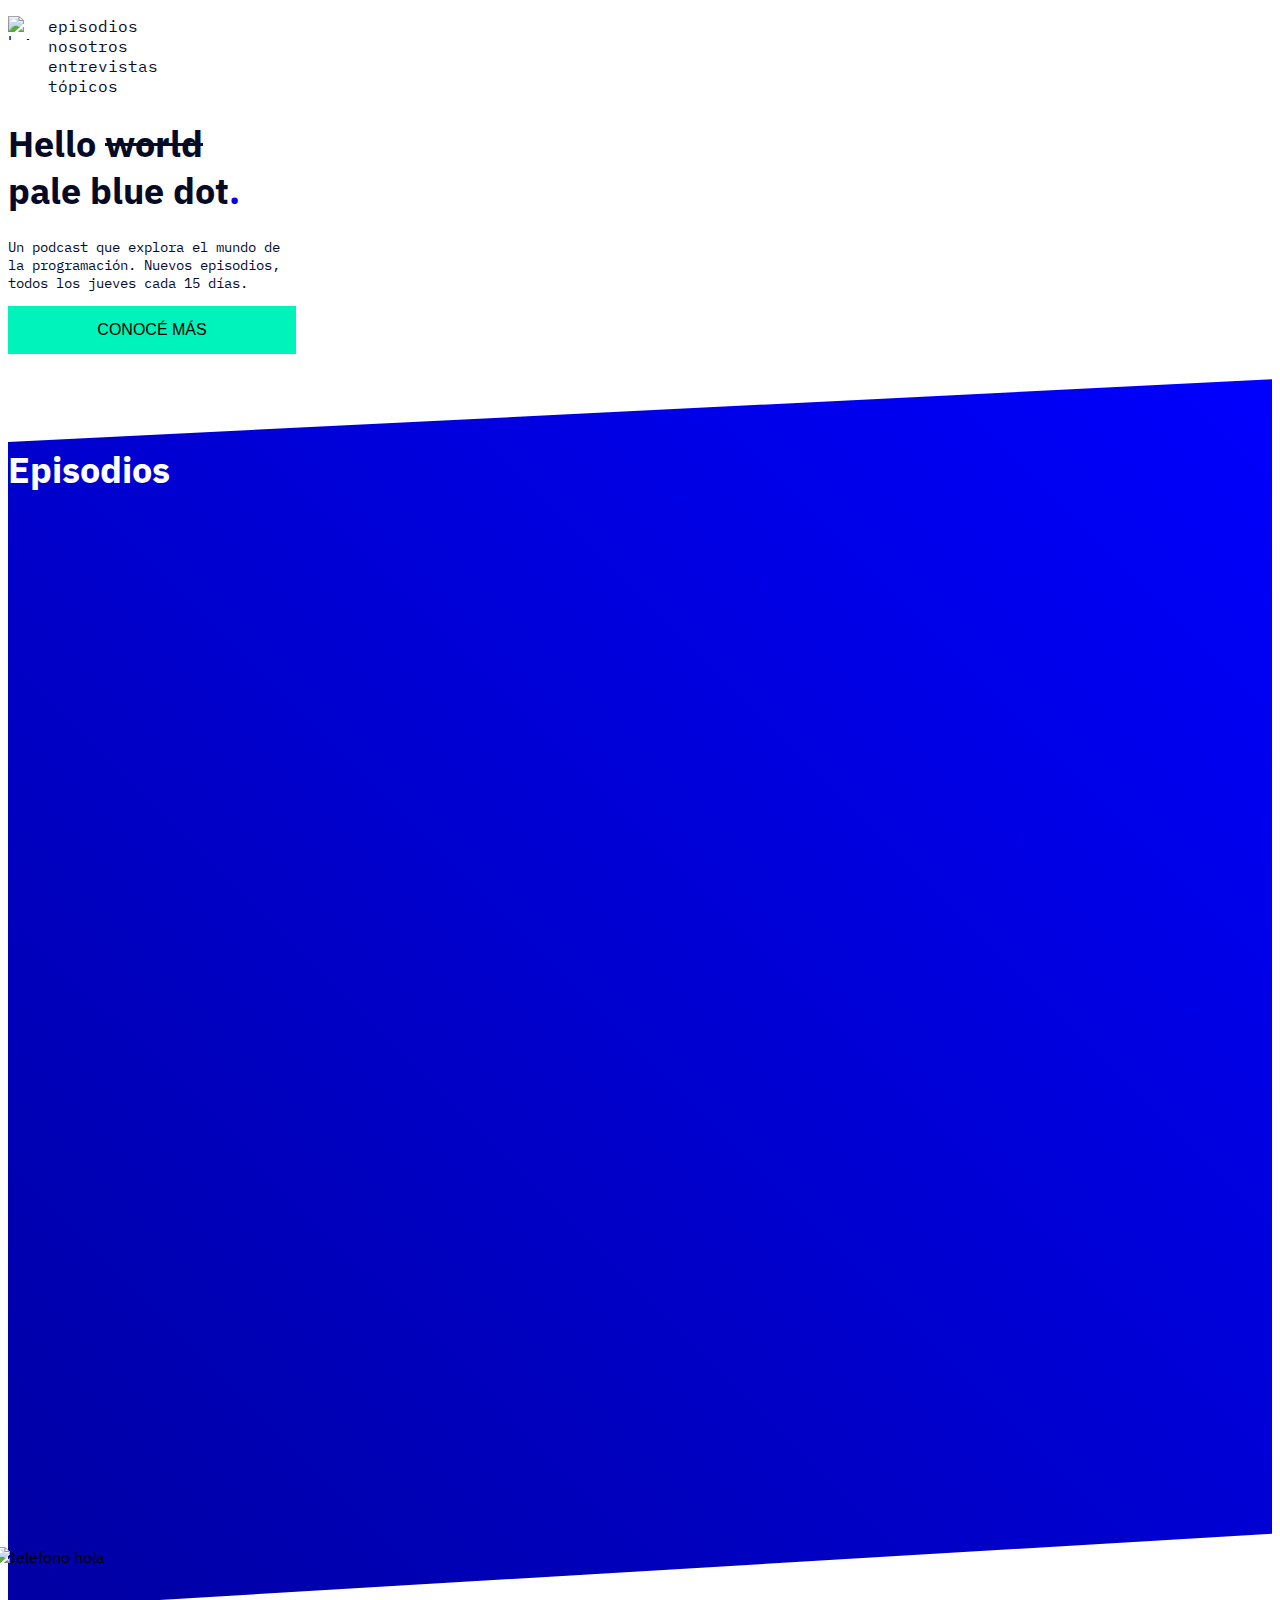
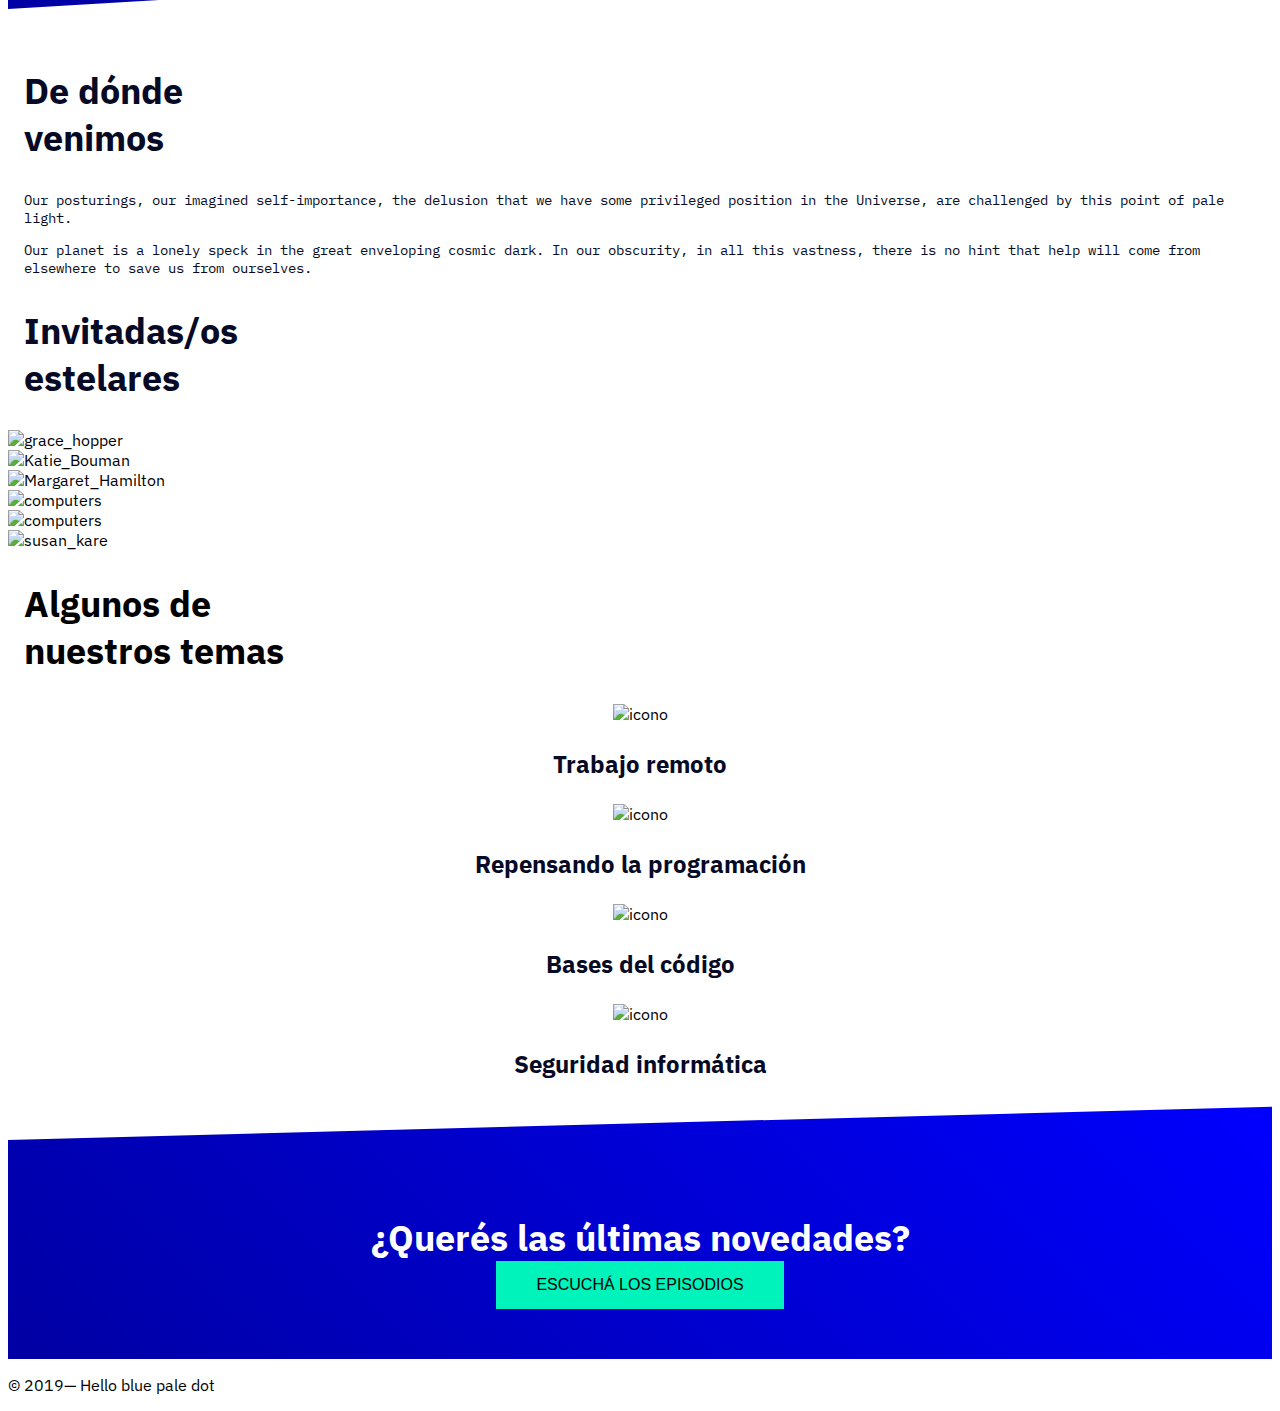
==== index.html @ 7eed123f "avance" ====
<!DOCTYPE html>
<html lang="en">
<head>
    <meta charset="UTF-8">
    <link rel="stylesheet" href="styles/styles.css">
    <link href="https://fonts.googleapis.com/css2?family=IBM+Plex+Mono:wght@300&display=swap" rel="stylesheet">
    <link href="https://fonts.googleapis.com/css2?family=IBM+Plex+Mono:wght@300&family=IBM+Plex+Sans:ital,wght@0,300;1,600&display=swap" rel="stylesheet">
    <script src="https://use.fontawesome.com/5dc4943390.js"></script>
    <script src="https://kit.fontawesome.com/32fcf9c4ec.js" crossorigin="anonymous"></script>
    <meta name="viewport" content="width=device-width, initial-scale=1.0">
    <title>Podcast Channel</title>
</head>
<body>             
    <header>
        <nav class="menunav clearfix">
            <img class="logobd" src="images/logoBD.svg" alt="logo bd">
            <ul>
                <li>episodios</li>
                <li>nosotros</li>
                <li>entrevistas</li>
                <li>tópicos</li>
            </ul>
        </nav>
    </header>    
    <main>
        <section class="section1">            
            <h1>Hello <span class="tachado">world</span> pale blue dot<span class="blue">.</span></h1>
            <p>Un podcast que explora el mundo de la programación. Nuevos episodios, todos los jueves cada 15 días.</p>
            <a href="#section2"><button class ="boton">conocé más</button></a> 
        </section>        
        <section class="containerepisodio" id="episodios">
            <article>
                <h2>Episodios</h2>
                <div class="episodio1">
                    <iframe src="https://open.spotify.com/embed-podcast/episode/7AZZy2nJ4R9ZndHW0h2yxt" width="100%" height="232" frameborder="0" allowtransparency="true" allow="encrypted-media"></iframe>
                </div>
                <div class="episodio2">
                    <iframe src="https://open.spotify.com/embed-podcast/episode/1ezdL2ivAGLwSE6Xbssxqt" width="100%" height="232" frameborder="0" allowtransparency="true" allow="encrypted-media"></iframe>
                </div>   
                <div class="episodio3">
                    <iframe src="https://open.spotify.com/embed-podcast/episode/3cWta1iiQSfvrdHaCbLkSD" width="100%" height="232" frameborder="0" allowtransparency="true" allow="encrypted-media"></iframe>
                </div> 
                <div class="episodio4">    
                    <iframe src="https://open.spotify.com/embed-podcast/episode/31VyAQAwBiKoHVoYUCEzjQ" width="100%" height="232" frameborder="0" allowtransparency="true" allow="encrypted-media"></iframe>
                </div>    
            </article>
        </section>
        <section id="section2">
            <div class="phonecontainer">
            <img src="images/phone.png" alt="teléfono hola">
            </div>
            <article>
                <h2>De dónde venimos</h2>
                <div>
                    <p>Our posturings, our imagined self-importance, the delusion that we have some privileged position in the Universe, are challenged by this point of pale light.</p>
                    <p>
                    Our planet is a lonely speck in the great enveloping cosmic dark. In our obscurity, in all this vastness, there is no hint that help will come from elsewhere to save us from ourselves.</p> 
                </div>   
            </article>
        </section>
        <section id="section3">    
            <h2>Invitadas/os estelares</h2>
            <div>
                <img src="images/grace-hopper.png" alt="grace_hopper">
                <img src="images/Katie-Bouman.png" alt="Katie_Bouman">
                <img src="images/Margaret_Hamilton.png" alt="Margaret_Hamilton">
                <img src="images/Computer2.png" alt="computers">
                <img src="images/Computer1.png" alt="computers">
                <img src="images/susan-kare.png" alt="susan_kare">
            </div>
        </section>
        <section id="section4">
            <h2>Algunos de nuestros temas</h2>
            <article>
                <div class="icon">
                    <img src="images/icon1.svg" alt="icono">
                    <h3>Trabajo remoto</h3>
                </div>
                <div class="icon">
                    <img src="images/icon2.svg" alt="icono">
                    <h3>Repensando la programación</h3>
                </div>
                <div class="icon">
                    <img src="images/icon3.svg" alt="icono">
                    <h3>Bases del código</h3>
                </div>
                <div class="icon">
                    <img src="images/icon4.svg" alt="icono">
                    <h3>Seguridad informática</h3>
                </div>
            </article>
        </section>
        <section id="section5">
            <div class="claseflex">
                <h2>¿Querés las últimas novedades?</h2>
                <a href="#episodios"><button class="boton">Escuchá los episodios</button></a>
            </div>
        </section>
    </main>
    <footer class="linkfooter">
        <p>© 2019— Hello blue pale dot</p>
        <a href="http://spotify.com"><i class="fab fa-spotify"></i></a>
        <a href="http://instagram.com"><i class="fab fa-instagram"></i></a>
        <a href="http://twitter.com"><i class="fab fa-twitter"></i></a>
        <a href="http://facebook.com"><i class="fab fa-facebook"></i></a>
        <a href="http://telegram.com"><i class="fab fa-telegram"></i></a>
    </footer>
</body>
</html>
---- styles/styles.css ----
body {
  font-family: "IBM Plex Sans", sans-serif;
}

.menunav ul {
  position: right;
}

.menunav ul li {
  list-style-type: none;
  font-family: 'IBM Plex Mono', monospace;
  font-size: 16px;
  color: #060A24;
}

.logobd {
  -webkit-box-sizing: content-box;
          box-sizing: content-box;
  width: 24px;
  height: 24px;
  float: left;
}

#section1 {
  display: -webkit-box;
  display: -ms-flexbox;
  display: flex;
}

h1 {
  font-family: "IBM Plex Sans", sans-serif;
  font-size: 36px;
  color: #060A24;
  max-width: 250px;
}

h1 .tachado {
  text-decoration: line-through;
}

h1 .blue {
  color: #0000EC;
}

.section1 p {
  font-family: "IBM Plex Mono", monospace;
  font-size: 14px;
  max-width: 288px;
  color: #060A24;
}

/* fondo azul */
#episodios {
  -webkit-clip-path: polygon(0 7%, 100% 2%, 100% 94%, 0 100%);
          clip-path: polygon(0 7%, 100% 2%, 100% 94%, 0 100%);
  background-image: linear-gradient(225deg, #0000FF 0%, #0000A3 100%);
  max-height: 1203.5px;
  padding: 2rem 0 8rem;
}

#episodios h2 {
  color: white;
  font-family: "IBM Plex Sans", sans-serif;
  font-size: 36px;
  position: relative;
  top: 30px;
}

/*margin de los iframes */
.episodio1 {
  margin: 21px 11px 11px 11px;
}

.episodio2 {
  margin: 11px 11px 11px 11px;
}

.episodio3 {
  margin: 11px 11px 11px 11px;
}

.episodio4 {
  margin: 11px 11px 11px 11px;
}

#section2 img {
  position: relative;
  bottom: 70px;
  left: -30px;
  height: 519px;
  width: 360px;
}

#section2 h2 {
  color: #060A24;
  font-family: "IBM Plex Sans", sans-serif;
  font-size: 36px;
  max-width: 200px;
  margin-left: 16px;
}

#section2 div {
  margin: 8px 16px;
}

#section2 p {
  font-family: "IBM Plex Mono", monospace;
  font-size: 14px;
  color: #060A24;
}

.boton {
  background-color: #00F3BB;
  font-size: 16px;
  font-family: "IBM Plex Mono", monospace medium;
  text-align: center;
  text-transform: uppercase;
  width: 288px;
  height: 48px;
  border: 0;
}

a:hover .boton {
  background-image: linear-gradient(225deg, #0000FE 0%, #00F0B8 100%);
  color: white;
}

#section3 h2 {
  color: #060A24;
  font-family: "IBM Plex Sans", sans-serif;
  font-size: 36px;
  max-width: 200px;
  margin-left: 16px;
}

#section3 div img {
  max-width: 320vw;
  max-height: 243px;
  display: block;
}

#section4 h2 {
  font-family: "IBM Plex Sans", sans-serif;
  font-size: 36px;
  max-width: 288px;
  margin-left: 16px;
}

#section4 article {
  display: -webkit-box;
  display: -ms-flexbox;
  display: flex;
  -webkit-box-orient: vertical;
  -webkit-box-direction: normal;
      -ms-flex-direction: column;
          flex-direction: column;
  -ms-flex-wrap: nowrap;
      flex-wrap: nowrap;
}

#section4 .icon {
  text-align: center;
}

#section4 .icon h3 {
  font-size: 24px;
  color: #060A24;
}

#section5 {
  display: -webkit-box;
  display: -ms-flexbox;
  display: flex;
  -webkit-box-pack: center;
      -ms-flex-pack: center;
          justify-content: center;
  text-align: center;
  -webkit-box-sizing: border-box;
          box-sizing: border-box;
  -webkit-clip-path: polygon(0 14%, 100% 1%, 100% 100%, 0% 100%);
          clip-path: polygon(0 14%, 100% 1%, 100% 100%, 0% 100%);
  background-image: linear-gradient(225deg, blue 0%, #0000A3 100%);
  padding: 50px;
}

#section5 h2 {
  color: white;
  font-family: "IBM Plex Sans", sans-serif;
  font-size: 36px;
  position: relative;
  top: 30px;
  max-height: 126px;
}

#section5 button {
  -webkit-box-sizing: border-box;
          box-sizing: border-box;
}
/*# sourceMappingURL=styles.css.map */
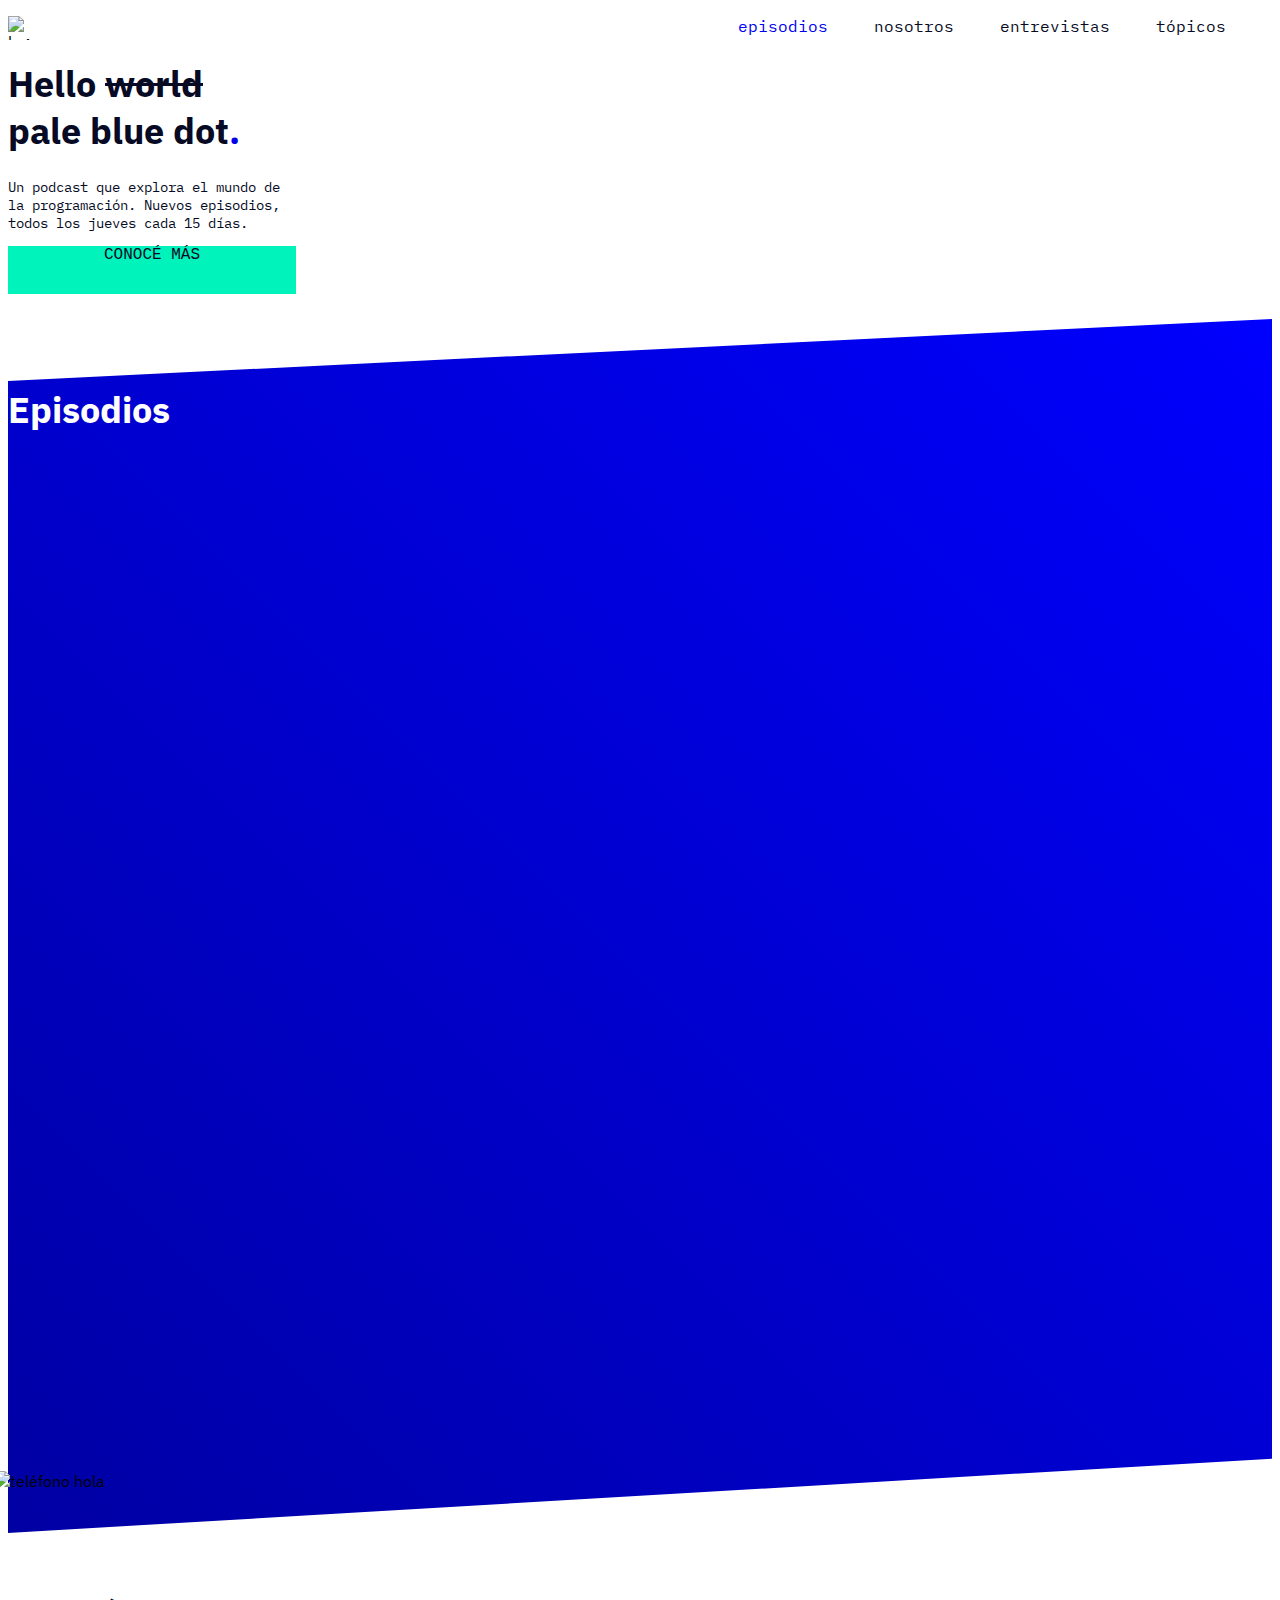
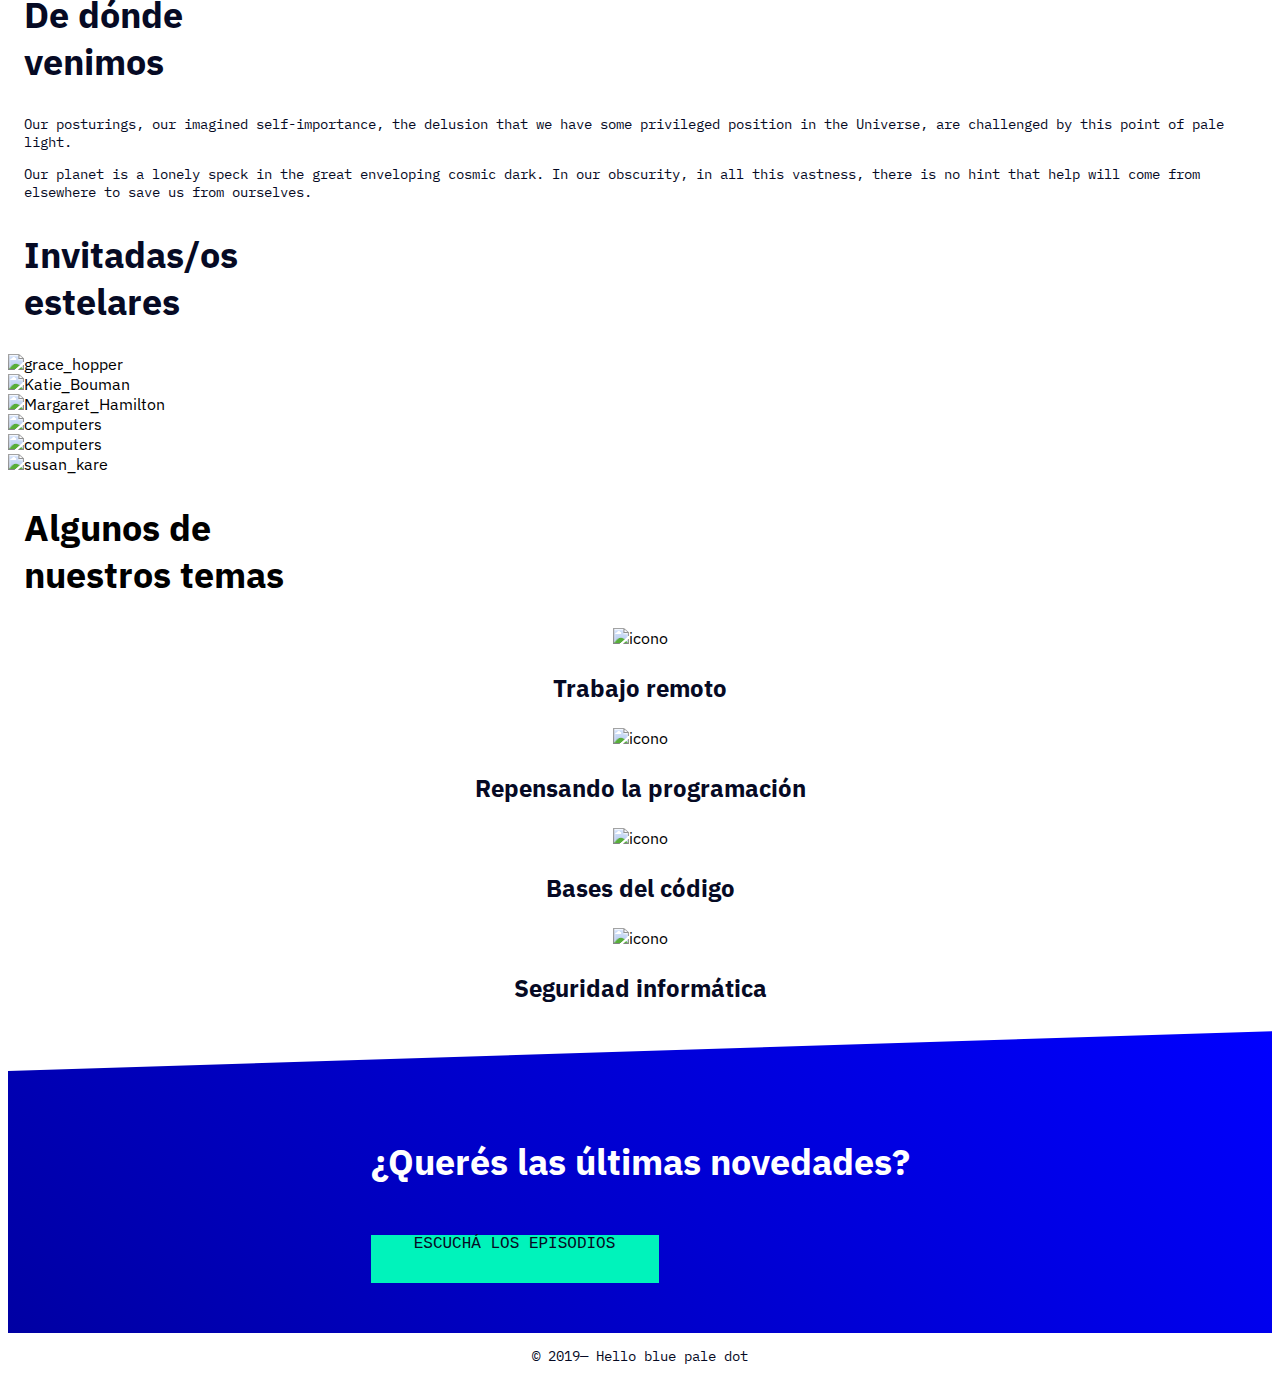
==== commit ee7dec6a: "avance" ====
--- a/index.html
+++ b/index.html
@@ -15,10 +15,10 @@
         <nav class="menunav clearfix">
             <img class="logobd" src="images/logoBD.svg" alt="logo bd">
             <ul>
-                <li>episodios</li>
-                <li>nosotros</li>
-                <li>entrevistas</li>
-                <li>tópicos</li>
+                <li><a href="#episodios">episodios</a></li>
+                <li><a>nosotros</a></li>
+                <li><a>entrevistas</a></li>
+                <li><a>tópicos</a></li>
             </ul>
         </nav>
     </header>    
@@ -26,7 +26,9 @@
         <section class="section1">            
             <h1>Hello <span class="tachado">world</span> pale blue dot<span class="blue">.</span></h1>
             <p>Un podcast que explora el mundo de la programación. Nuevos episodios, todos los jueves cada 15 días.</p>
-            <a href="#section2"><button class ="boton">conocé más</button></a> 
+            <div class ="boton">
+                <a href="#section2">conocé más</a>
+            </div> 
         </section>        
         <section class="containerepisodio" id="episodios">
             <article>
@@ -93,17 +95,21 @@
         <section id="section5">
             <div class="claseflex">
                 <h2>¿Querés las últimas novedades?</h2>
-                <a href="#episodios"><button class="boton">Escuchá los episodios</button></a>
+                <div class="boton">
+                    <a href="#episodios">Escuchá los episodios</a>
+                </div>    
             </div>
         </section>
     </main>
     <footer class="linkfooter">
         <p>© 2019— Hello blue pale dot</p>
-        <a href="http://spotify.com"><i class="fab fa-spotify"></i></a>
-        <a href="http://instagram.com"><i class="fab fa-instagram"></i></a>
-        <a href="http://twitter.com"><i class="fab fa-twitter"></i></a>
-        <a href="http://facebook.com"><i class="fab fa-facebook"></i></a>
-        <a href="http://telegram.com"><i class="fab fa-telegram"></i></a>
+        <div class="footercontainer">
+            <a href="http://spotify.com"><i class="fab fa-spotify"></i></a>
+            <a href="http://instagram.com"><i class="fab fa-instagram"></i></a>
+            <a href="http://twitter.com"><i class="fab fa-twitter"></i></a>
+            <a href="http://facebook.com"><i class="fab fa-facebook"></i></a>
+            <a href="http://telegram.com"><i class="fab fa-telegram"></i></a>
+        </div>
     </footer>
 </body>
 </html>--- a/styles/styles.css
+++ b/styles/styles.css
@@ -1,16 +1,86 @@
 body {
   font-family: "IBM Plex Sans", sans-serif;
+}
+
+footer p {
+  display: -webkit-box;
+  display: -ms-flexbox;
+  display: flex;
+  -webkit-box-pack: center;
+      -ms-flex-pack: center;
+          justify-content: center;
+  color: #060A24;
+  font-family: "IBM Plex Mono", monospace;
+  font-size: 14px;
+}
+
+footer .footercontainer {
+  display: -webkit-box;
+  display: -ms-flexbox;
+  display: flex;
+  -ms-flex-pack: distribute;
+      justify-content: space-around;
+}
+
+footer .footercontainer a {
+  color: #060A24;
 }
 
 .menunav ul {
   position: right;
 }
 
-.menunav ul li {
-  list-style-type: none;
-  font-family: 'IBM Plex Mono', monospace;
-  font-size: 16px;
-  color: #060A24;
+@media screen and (min-width: 720px) {
+  .menunav ul {
+    display: -webkit-box;
+    display: -ms-flexbox;
+    display: flex;
+    -webkit-box-orient: horizontal;
+    -webkit-box-direction: normal;
+        -ms-flex-direction: row;
+            flex-direction: row;
+    -ms-flex-wrap: nowrap;
+        flex-wrap: nowrap;
+    -webkit-box-pack: end;
+        -ms-flex-pack: end;
+            justify-content: flex-end;
+  }
+  .menunav ul li {
+    list-style-type: none;
+    font-family: 'IBM Plex Mono', monospace;
+    font-size: 16px;
+    color: #060A24;
+  }
+}
+
+@media screen and (min-width: 720px) and (min-width: 720px) {
+  .menunav ul li {
+    margin-right: 46px;
+  }
+  .menunav ul li a {
+    text-decoration: none;
+  }
+}
+
+@media screen and (min-width: 720px) {
+  .menunav ul li a:hover {
+    color: #00F3BB;
+    text-decoration: line-through;
+  }
+}
+
+@media screen and (min-width: 720px) {
+  .menunav ul li a:active {
+    color: grey;
+    text-decoration: line-through;
+  }
+}
+
+@media screen and (min-width: 720px) {
+  .menunav ul li a:visited {
+    color: grey;
+    text-decoration: line-through;
+  }
 }
 
 .logobd {
@@ -69,18 +139,58 @@
 /*margin de los iframes */
 .episodio1 {
   margin: 21px 11px 11px 11px;
+  width: 100%;
+  height: 232px;
+  border: 0;
+  background-color: transparent;
+}
+
+@media screen and (min-width: 720px) {
+  .episodio1 {
+    width: 584px;
+  }
 }
 
 .episodio2 {
   margin: 11px 11px 11px 11px;
+  width: 584px;
+  height: 232px;
+  border: 0;
+  background-color: transparent;
+}
+
+@media screen and (min-width: 720px) {
+  .episodio2 {
+    width: 584px;
+  }
 }
 
 .episodio3 {
   margin: 11px 11px 11px 11px;
+  width: 100%;
+  height: 232px;
+  border: 0;
+  background-color: transparent;
+}
+
+@media screen and (min-width: 720px) {
+  .episodio3 {
+    width: 584px;
+  }
 }
 
 .episodio4 {
   margin: 11px 11px 11px 11px;
+  width: 584px;
+  height: 232px;
+  border: 0;
+  background-color: transparent;
+}
+
+@media screen and (min-width: 720px) {
+  .episodio4 {
+    width: 584px;
+  }
 }
 
 #section2 img {
@@ -112,19 +222,51 @@
 .boton {
   background-color: #00F3BB;
   font-size: 16px;
-  font-family: "IBM Plex Mono", monospace medium;
   text-align: center;
   text-transform: uppercase;
+  text-decoration: none;
   width: 288px;
   height: 48px;
   border: 0;
 }
 
-a:hover .boton {
+.boton a {
+  display: -webkit-box;
+  display: -ms-flexbox;
+  display: flex;
+  -webkit-box-pack: center;
+      -ms-flex-pack: center;
+          justify-content: center;
+  text-align: center;
+  text-decoration: none;
+  font-family: 'IBM Plex Mono medium', monospace;
+  color: #060A24;
+}
+
+.boton:hover {
   background-image: linear-gradient(225deg, #0000FE 0%, #00F0B8 100%);
+}
+
+.boton:hover a {
   color: white;
 }
 
+/*
+.boton {
+    background-color: #00F3BB;
+    font-size: 16px;
+    font-family: $fuente-mono medium;
+    text-align: center;
+    text-transform: uppercase;
+    width: 288px;
+    height: 48px;
+    border: 0;
+}
+a:hover {
+        background-image: linear-gradient(225deg, #0000FE 0%, #00F0B8 100%);
+        color: white;
+}
+*/
 #section3 h2 {
   color: #060A24;
   font-family: "IBM Plex Sans", sans-serif;
@@ -190,10 +332,6 @@
   position: relative;
   top: 30px;
   max-height: 126px;
-}
-
-#section5 button {
-  -webkit-box-sizing: border-box;
-          box-sizing: border-box;
+  margin-bottom: 80px;
 }
 /*# sourceMappingURL=styles.css.map */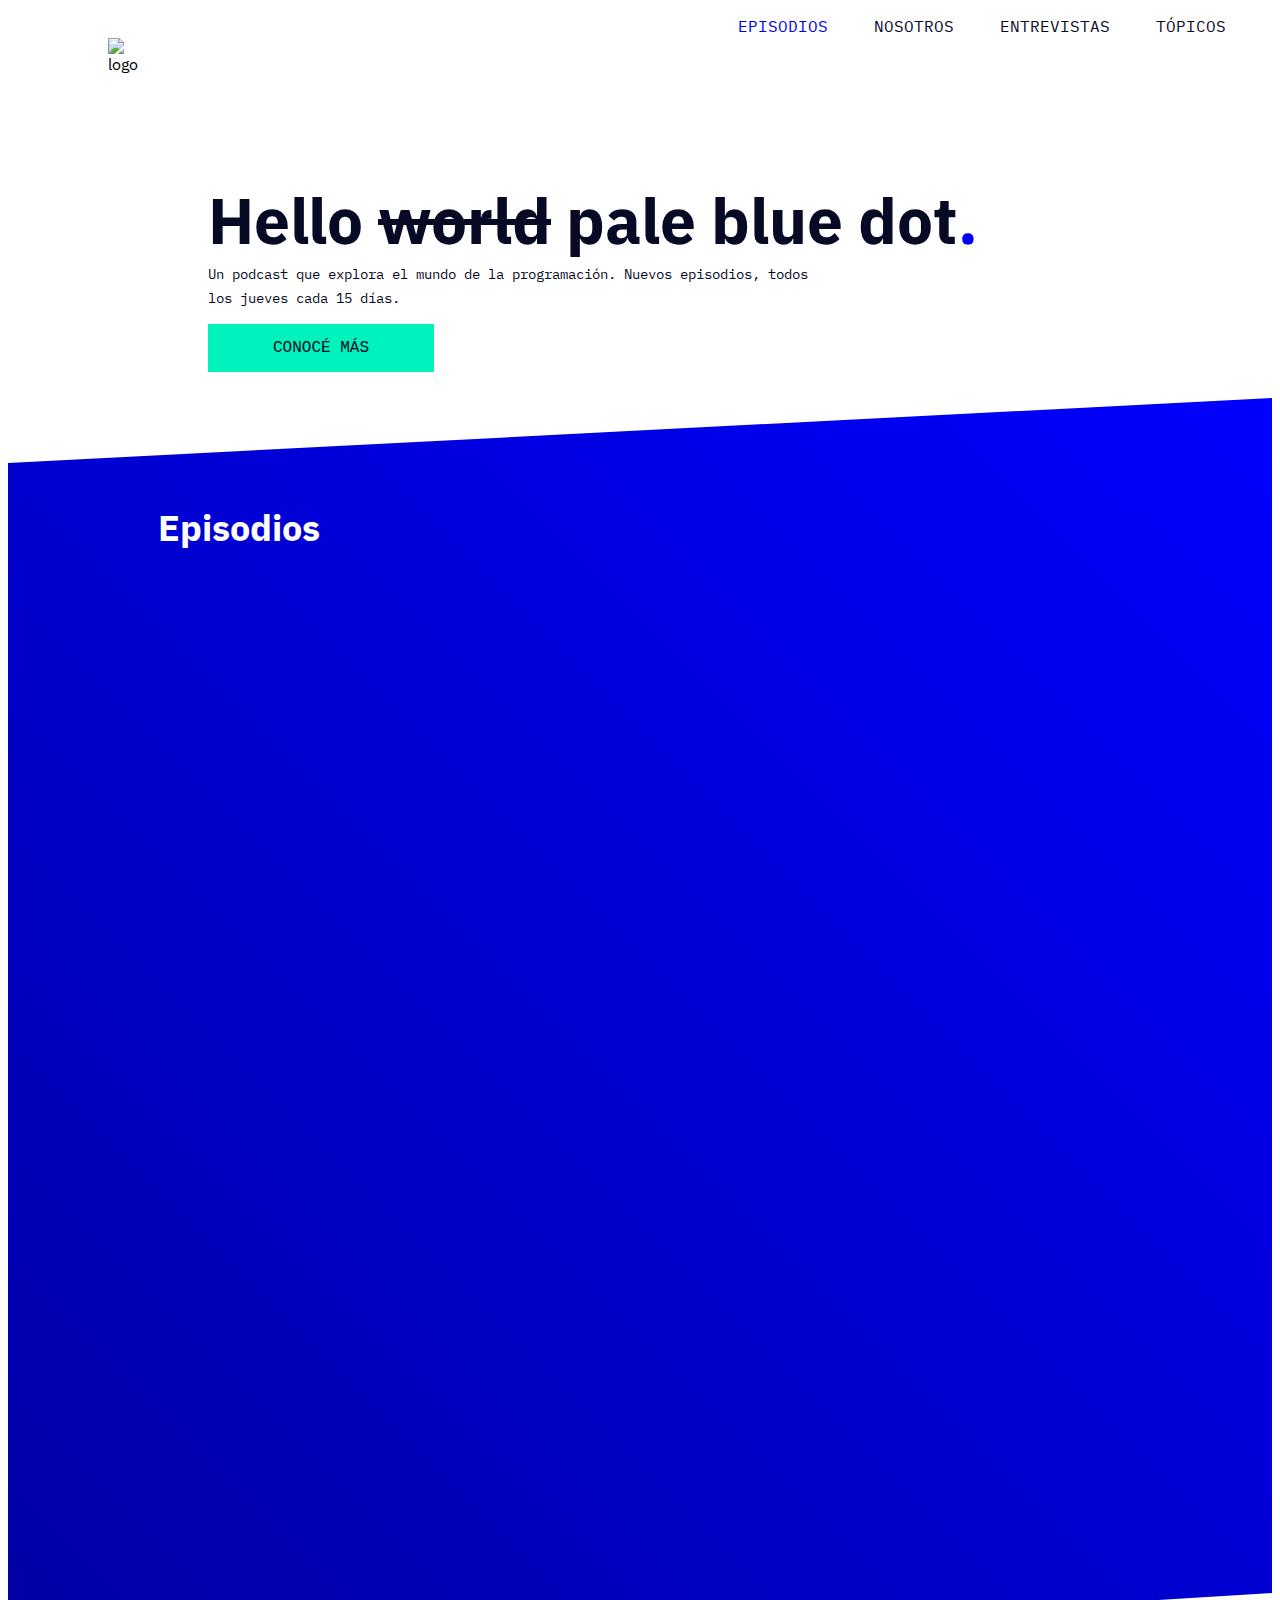
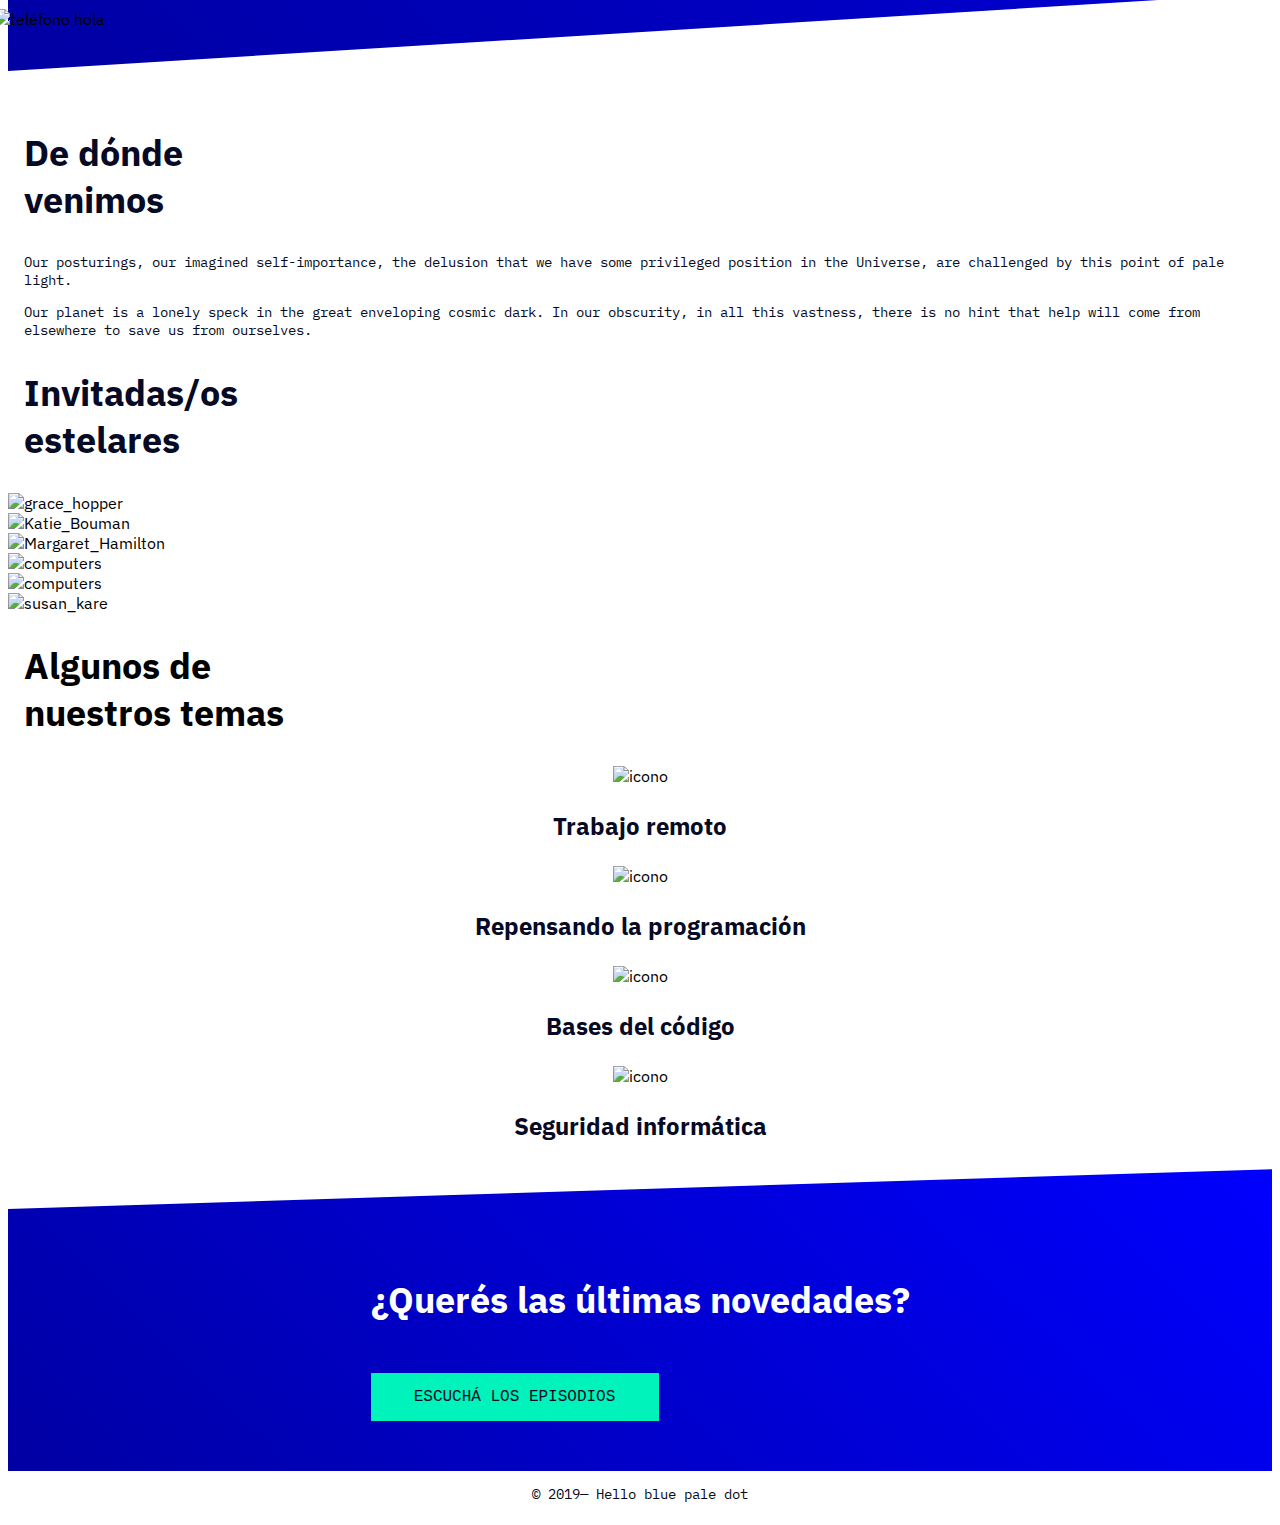
==== commit 7f96dffa: "avance" ====
--- a/index.html
+++ b/index.html
@@ -26,12 +26,13 @@
         <section class="section1">            
             <h1>Hello <span class="tachado">world</span> pale blue dot<span class="blue">.</span></h1>
             <p>Un podcast que explora el mundo de la programación. Nuevos episodios, todos los jueves cada 15 días.</p>
-            <div class ="boton">
+            <div class ="boton boton1">
                 <a href="#section2">conocé más</a>
             </div> 
         </section>        
-        <section class="containerepisodio" id="episodios">
+        <section id="episodios">
             <article>
+            <div class="containerepisodio">    
                 <h2>Episodios</h2>
                 <div class="episodio1">
                     <iframe src="https://open.spotify.com/embed-podcast/episode/7AZZy2nJ4R9ZndHW0h2yxt" width="100%" height="232" frameborder="0" allowtransparency="true" allow="encrypted-media"></iframe>
@@ -44,7 +45,8 @@
                 </div> 
                 <div class="episodio4">    
                     <iframe src="https://open.spotify.com/embed-podcast/episode/31VyAQAwBiKoHVoYUCEzjQ" width="100%" height="232" frameborder="0" allowtransparency="true" allow="encrypted-media"></iframe>
-                </div>    
+                </div>
+            </div>        
             </article>
         </section>
         <section id="section2">
--- a/styles/styles.css
+++ b/styles/styles.css
@@ -50,6 +50,7 @@
     font-family: 'IBM Plex Mono', monospace;
     font-size: 16px;
     color: #060A24;
+    text-transform: uppercase;
   }
 }
 
@@ -91,6 +92,15 @@
   float: left;
 }
 
+@media screen and (min-width: 720px) {
+  .logobd {
+    width: 36px;
+    height: 36px;
+    margin-left: 100px;
+    margin-top: 22px;
+  }
+}
+
 #section1 {
   display: -webkit-box;
   display: -ms-flexbox;
@@ -102,6 +112,16 @@
   font-size: 36px;
   color: #060A24;
   max-width: 250px;
+}
+
+@media screen and (min-width: 720px) {
+  h1 {
+    font-size: 64px;
+    max-width: 100%;
+    margin-top: 142px;
+    margin-left: 200px;
+    margin-bottom: 0;
+  }
 }
 
 h1 .tachado {
@@ -117,18 +137,46 @@
   font-size: 14px;
   max-width: 288px;
   color: #060A24;
+  letter-spacing: 0;
+  line-height: 24px;
+}
+
+@media screen and (min-width: 720px) {
+  .section1 p {
+    max-width: 628px;
+    margin-left: 200px;
+    margin-top: 0;
+  }
 }
 
 /* fondo azul */
-#episodios {
+/* #episodios {
+    clip-path: polygon(0 7%, 100% 2%, 100% 94%, 0 100%);
+    background-image: linear-gradient(225deg, #0000FF 0%, #0000A3 100%);
+    max-height: 1440px;
+    padding: 2rem 0 8rem;
+    h2 {
+        color: white;
+        font-family: $fuente-sans;
+        font-size: 36px;
+        position: relative;
+        top: 30px;    
+        @media screen and (min-width: 720px) {
+            margin-left: 150px;
+            margin-top: 70px;
+            margin-bottom: 50px;
+        }
+    }
+} */
+.containerepisodio {
   -webkit-clip-path: polygon(0 7%, 100% 2%, 100% 94%, 0 100%);
           clip-path: polygon(0 7%, 100% 2%, 100% 94%, 0 100%);
   background-image: linear-gradient(225deg, #0000FF 0%, #0000A3 100%);
-  max-height: 1203.5px;
+  max-height: 1440px;
   padding: 2rem 0 8rem;
 }
 
-#episodios h2 {
+.containerepisodio h2 {
   color: white;
   font-family: "IBM Plex Sans", sans-serif;
   font-size: 36px;
@@ -136,6 +184,22 @@
   top: 30px;
 }
 
+@media screen and (min-width: 720px) {
+  .containerepisodio h2 {
+    margin-left: 150px;
+    margin-top: 70px;
+    margin-bottom: 50px;
+  }
+}
+
+/*
+.containerepisodio {
+    @media screen and (min-width: 720px) {
+        max-height: 1440px;
+        display: flex;
+        overflow: hidden;
+    } 
+}
 /*margin de los iframes */
 .episodio1 {
   margin: 21px 11px 11px 11px;
@@ -148,6 +212,12 @@
 @media screen and (min-width: 720px) {
   .episodio1 {
     width: 584px;
+    display: -webkit-box;
+    display: -ms-flexbox;
+    display: flex;
+    -webkit-box-align: start;
+        -ms-flex-align: start;
+            align-items: flex-start;
   }
 }
 
@@ -228,16 +298,21 @@
   width: 288px;
   height: 48px;
   border: 0;
-}
-
-.boton a {
   display: -webkit-box;
   display: -ms-flexbox;
   display: flex;
   -webkit-box-pack: center;
       -ms-flex-pack: center;
           justify-content: center;
-  text-align: center;
+  -webkit-box-align: center;
+      -ms-flex-align: center;
+          align-items: center;
+}
+
+.boton a {
+  -webkit-box-pack: center;
+      -ms-flex-pack: center;
+          justify-content: center;
   text-decoration: none;
   font-family: 'IBM Plex Mono medium', monospace;
   color: #060A24;
@@ -249,6 +324,13 @@
 
 .boton:hover a {
   color: white;
+}
+
+@media screen and (min-width: 720px) {
+  .boton1 {
+    margin-left: 200px;
+    max-width: 226px;
+  }
 }
 
 /*
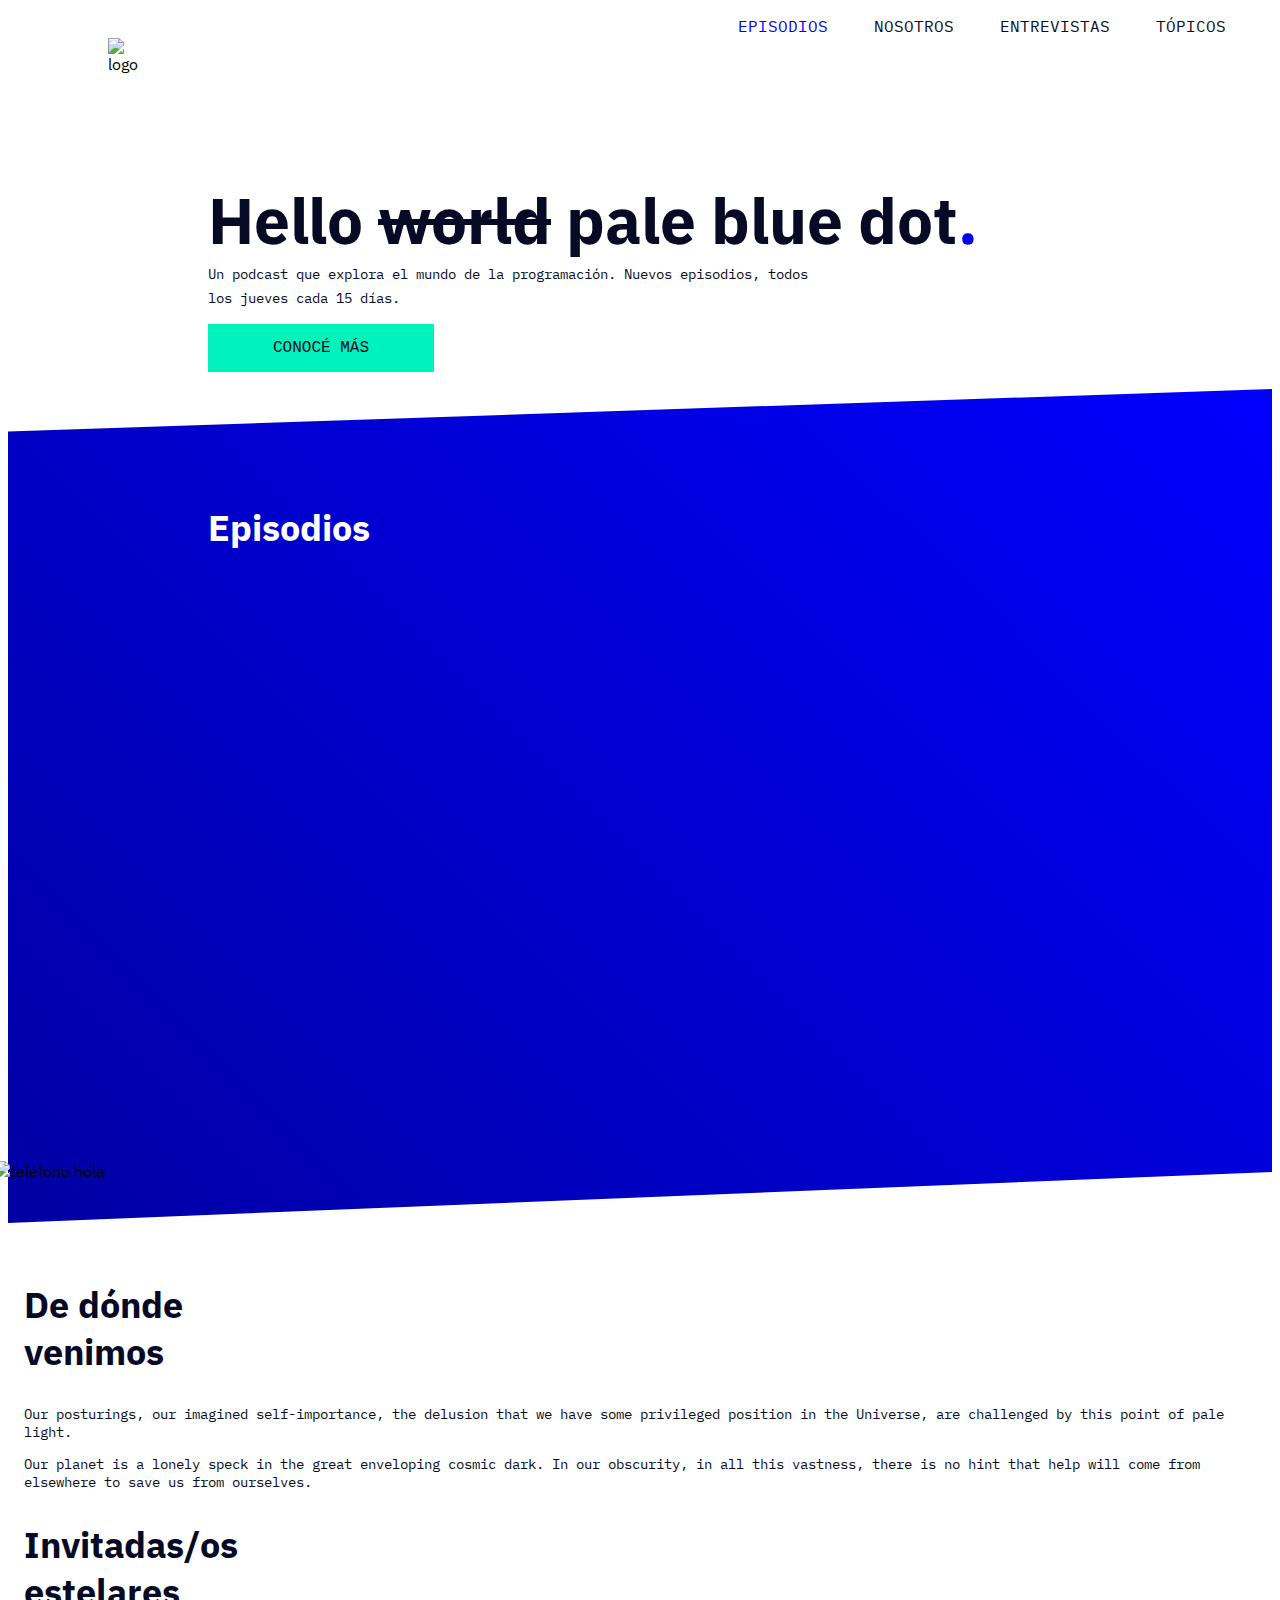
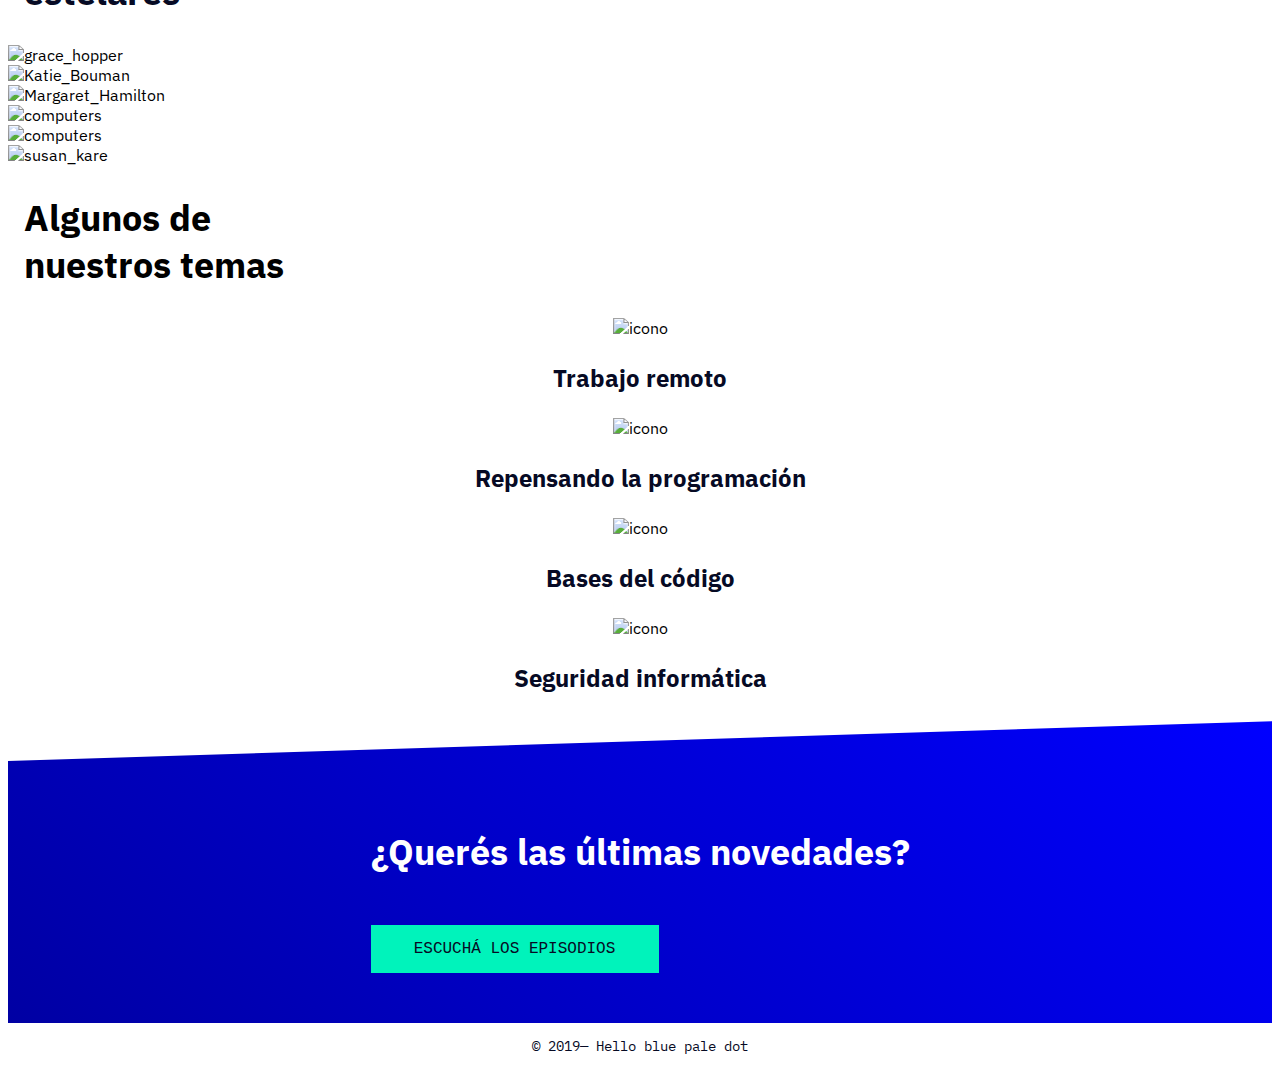
==== commit c23f12d9: "avance episodios" ====
--- a/index.html
+++ b/index.html
@@ -32,19 +32,13 @@
         </section>        
         <section id="episodios">
             <article>
-            <div class="containerepisodio">    
+            <div class="fondoazul1">
                 <h2>Episodios</h2>
-                <div class="episodio1">
-                    <iframe src="https://open.spotify.com/embed-podcast/episode/7AZZy2nJ4R9ZndHW0h2yxt" width="100%" height="232" frameborder="0" allowtransparency="true" allow="encrypted-media"></iframe>
-                </div>
-                <div class="episodio2">
-                    <iframe src="https://open.spotify.com/embed-podcast/episode/1ezdL2ivAGLwSE6Xbssxqt" width="100%" height="232" frameborder="0" allowtransparency="true" allow="encrypted-media"></iframe>
-                </div>   
-                <div class="episodio3">
-                    <iframe src="https://open.spotify.com/embed-podcast/episode/3cWta1iiQSfvrdHaCbLkSD" width="100%" height="232" frameborder="0" allowtransparency="true" allow="encrypted-media"></iframe>
-                </div> 
-                <div class="episodio4">    
-                    <iframe src="https://open.spotify.com/embed-podcast/episode/31VyAQAwBiKoHVoYUCEzjQ" width="100%" height="232" frameborder="0" allowtransparency="true" allow="encrypted-media"></iframe>
+                <div class="losepisodios">
+                    <iframe src="https://open.spotify.com/embed-podcast/episode/7AZZy2nJ4R9ZndHW0h2yxt" class="episodio" allow="encrypted-media"></iframe>
+                    <iframe src="https://open.spotify.com/embed-podcast/episode/1ezdL2ivAGLwSE6Xbssxqt" class="episodio" allow="encrypted-media"></iframe>
+                    <iframe src="https://open.spotify.com/embed-podcast/episode/3cWta1iiQSfvrdHaCbLkSD" class="episodio" allow="encrypted-media"></iframe>
+                    <iframe src="https://open.spotify.com/embed-podcast/episode/3cWta1iiQSfvrdHaCbLkSD" class="episodio" allow="encrypted-media"></iframe>  
                 </div>
             </div>        
             </article>
--- a/styles/styles.css
+++ b/styles/styles.css
@@ -150,33 +150,24 @@
 }
 
 /* fondo azul */
-/* #episodios {
-    clip-path: polygon(0 7%, 100% 2%, 100% 94%, 0 100%);
-    background-image: linear-gradient(225deg, #0000FF 0%, #0000A3 100%);
-    max-height: 1440px;
-    padding: 2rem 0 8rem;
-    h2 {
-        color: white;
-        font-family: $fuente-sans;
-        font-size: 36px;
-        position: relative;
-        top: 30px;    
-        @media screen and (min-width: 720px) {
-            margin-left: 150px;
-            margin-top: 70px;
-            margin-bottom: 50px;
-        }
-    }
-} */
-.containerepisodio {
+.fondoazul1 {
   -webkit-clip-path: polygon(0 7%, 100% 2%, 100% 94%, 0 100%);
           clip-path: polygon(0 7%, 100% 2%, 100% 94%, 0 100%);
   background-image: linear-gradient(225deg, #0000FF 0%, #0000A3 100%);
-  max-height: 1440px;
+  max-height: 1040px;
   padding: 2rem 0 8rem;
-}
-
-.containerepisodio h2 {
+  -webkit-box-sizing: content-box;
+          box-sizing: content-box;
+}
+
+@media screen and (min-width: 720px) {
+  .fondoazul1 {
+    max-width: 100vw;
+    max-height: 1042px;
+  }
+}
+
+.fondoazul1 h2 {
   color: white;
   font-family: "IBM Plex Sans", sans-serif;
   font-size: 36px;
@@ -185,81 +176,35 @@
 }
 
 @media screen and (min-width: 720px) {
-  .containerepisodio h2 {
-    margin-left: 150px;
+  .fondoazul1 h2 {
+    margin-left: 200px;
     margin-top: 70px;
     margin-bottom: 50px;
   }
 }
 
-/*
-.containerepisodio {
-    @media screen and (min-width: 720px) {
-        max-height: 1440px;
-        display: flex;
-        overflow: hidden;
-    } 
-}
-/*margin de los iframes */
-.episodio1 {
-  margin: 21px 11px 11px 11px;
-  width: 100%;
-  height: 232px;
-  border: 0;
-  background-color: transparent;
-}
-
-@media screen and (min-width: 720px) {
-  .episodio1 {
-    width: 584px;
+/*Episodios*/
+@media screen and (min-width: 720px) {
+  .losepisodios {
     display: -webkit-box;
     display: -ms-flexbox;
     display: flex;
-    -webkit-box-align: start;
-        -ms-flex-align: start;
-            align-items: flex-start;
-  }
-}
-
-.episodio2 {
-  margin: 11px 11px 11px 11px;
-  width: 584px;
-  height: 232px;
-  border: 0;
-  background-color: transparent;
-}
-
-@media screen and (min-width: 720px) {
-  .episodio2 {
+    -ms-flex-wrap: wrap;
+        flex-wrap: wrap;
+    -webkit-box-pack: center;
+        -ms-flex-pack: center;
+            justify-content: center;
+  }
+}
+
+@media screen and (min-width: 720px) {
+  .losepisodios iframe {
     width: 584px;
-  }
-}
-
-.episodio3 {
-  margin: 11px 11px 11px 11px;
-  width: 100%;
-  height: 232px;
-  border: 0;
-  background-color: transparent;
-}
-
-@media screen and (min-width: 720px) {
-  .episodio3 {
-    width: 584px;
-  }
-}
-
-.episodio4 {
-  margin: 11px 11px 11px 11px;
-  width: 584px;
-  height: 232px;
-  border: 0;
-  background-color: transparent;
-}
-
-@media screen and (min-width: 720px) {
-  .episodio4 {
-    width: 584px;
+    height: 232px;
+    max-width: 100%;
+    max-height: 100%;
+    margin: 15px;
+    border: 0;
   }
 }
 
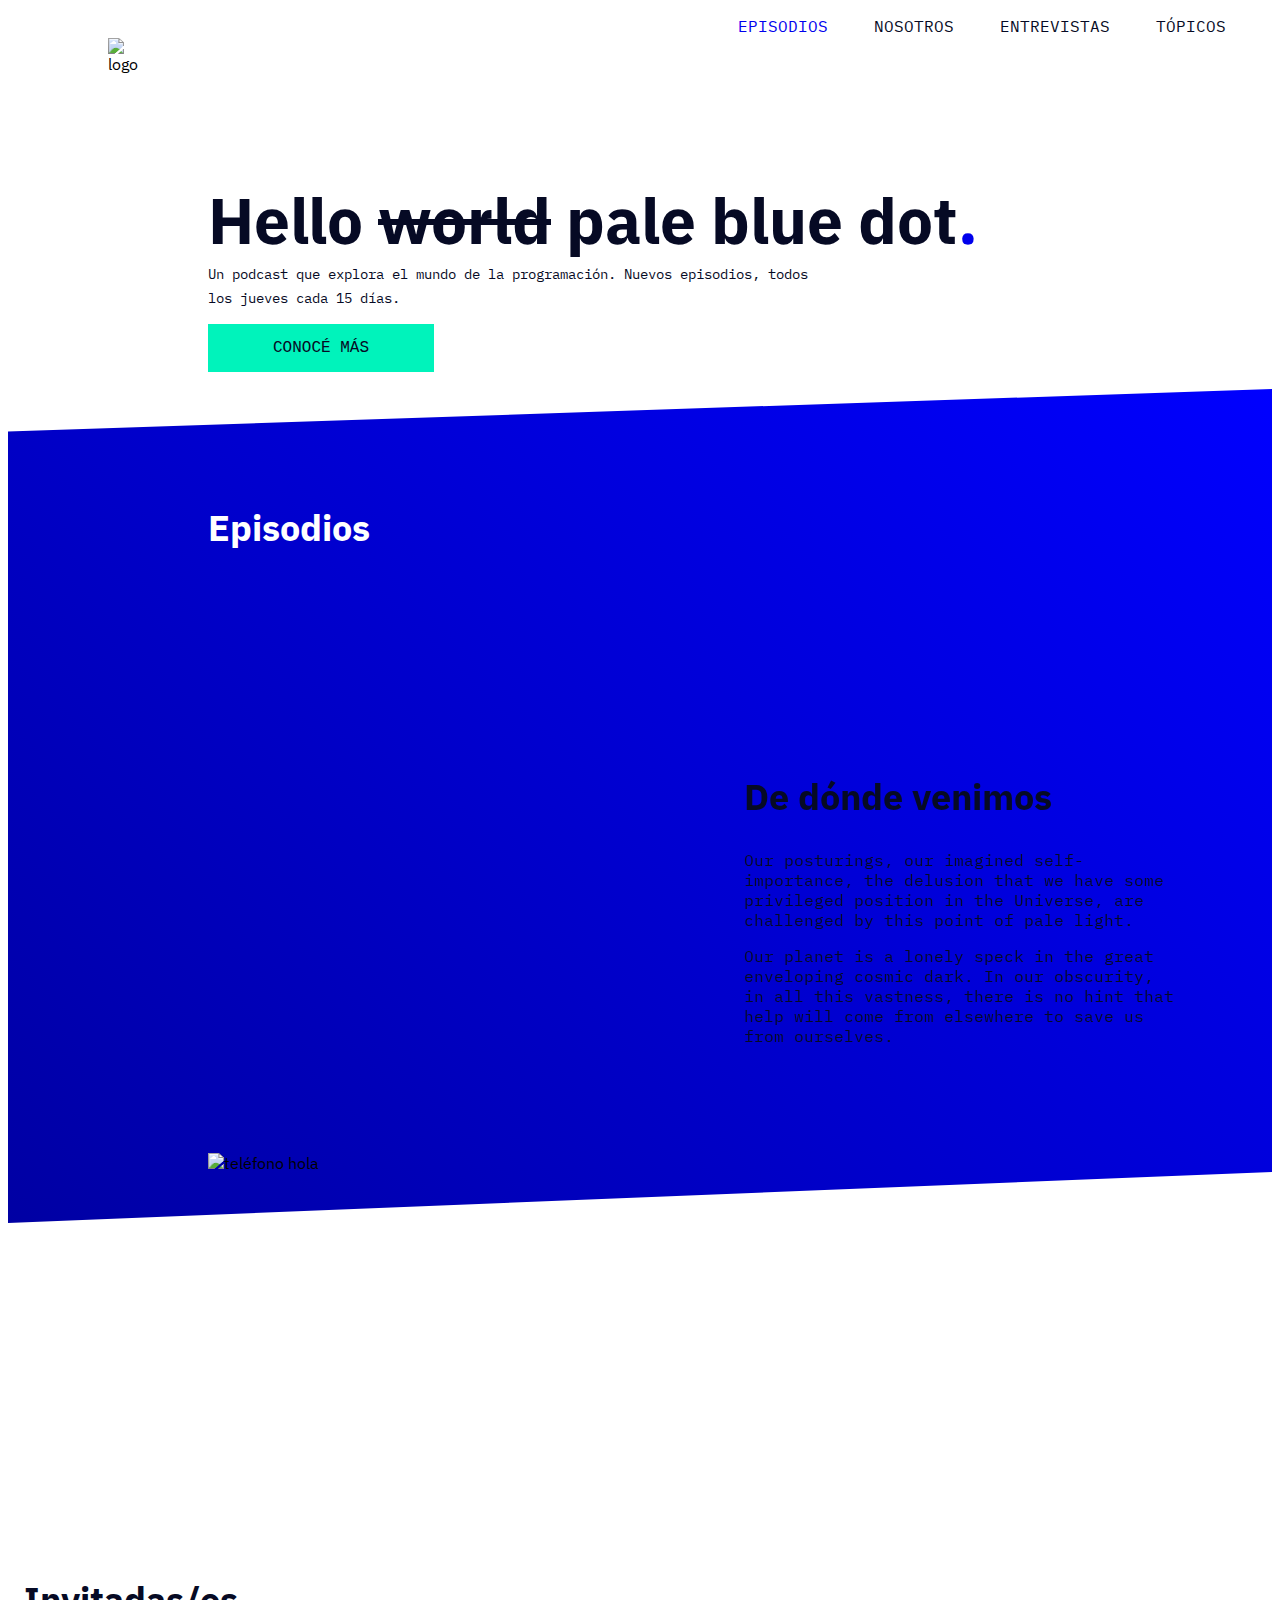
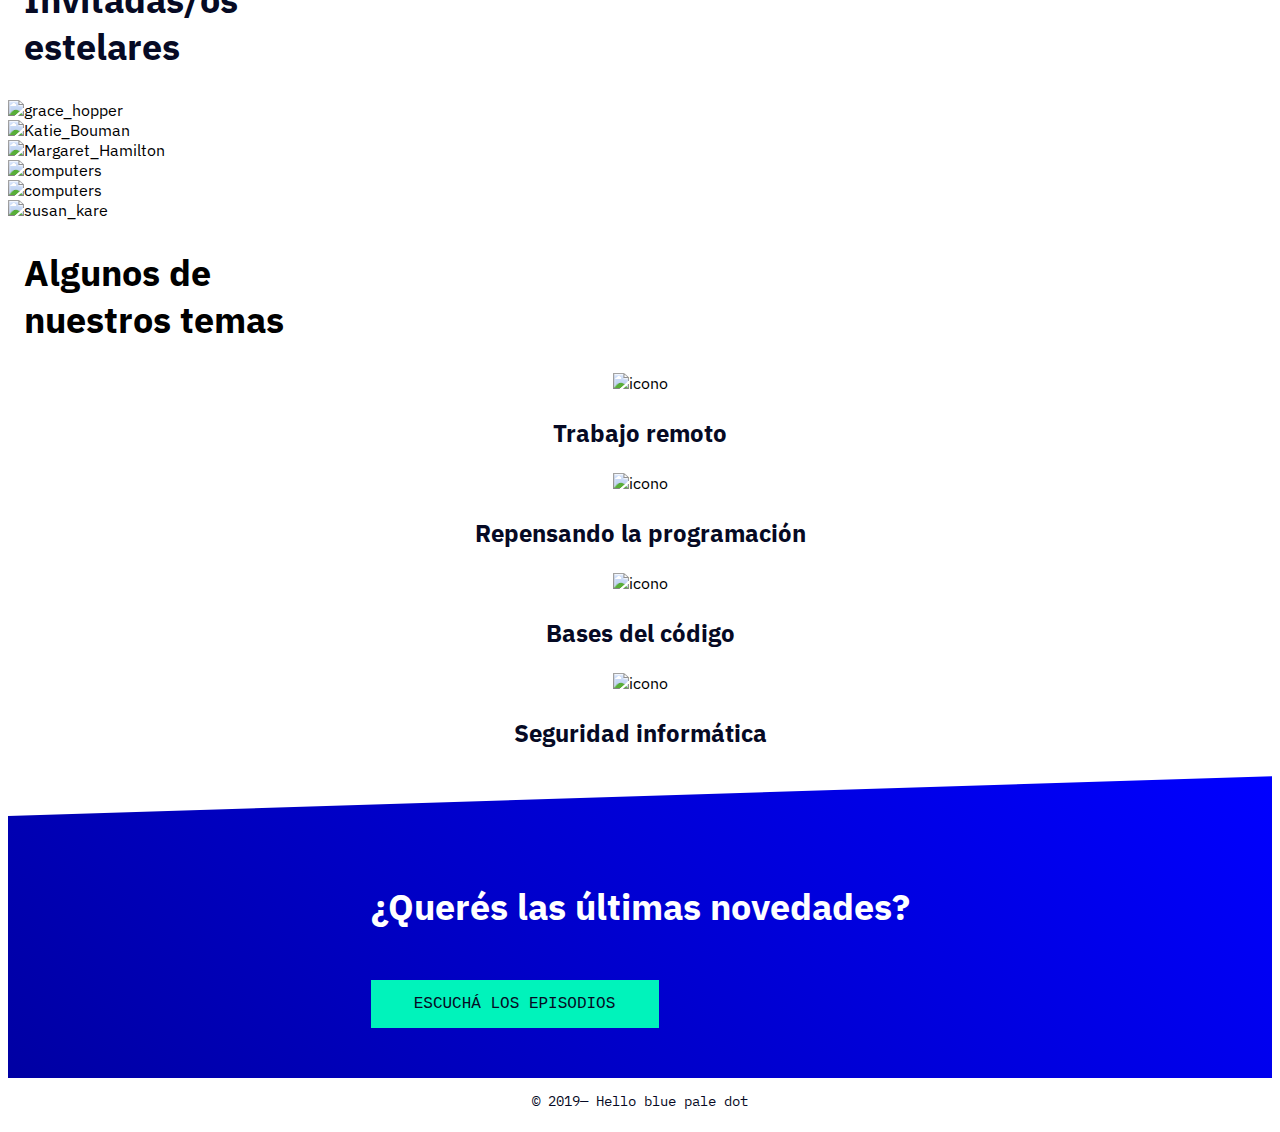
==== commit 27bfd454: "avance section2" ====
--- a/index.html
+++ b/index.html
@@ -44,10 +44,10 @@
             </article>
         </section>
         <section id="section2">
-            <div class="phonecontainer">
+            <article class="phonecontainer">
             <img src="images/phone.png" alt="teléfono hola">
-            </div>
-            <article>
+            </article>
+            <article class="section2container">
                 <h2>De dónde venimos</h2>
                 <div>
                     <p>Our posturings, our imagined self-importance, the delusion that we have some privileged position in the Universe, are challenged by this point of pale light.</p>
--- a/styles/styles.css
+++ b/styles/styles.css
@@ -216,12 +216,24 @@
   width: 360px;
 }
 
+@media screen and (min-width: 720px) {
+  #section2 img {
+    left: 200px;
+  }
+}
+
 #section2 h2 {
   color: #060A24;
   font-family: "IBM Plex Sans", sans-serif;
   font-size: 36px;
   max-width: 200px;
   margin-left: 16px;
+}
+
+@media screen and (min-width: 720px) {
+  #section2 h2 {
+    max-width: 399px;
+  }
 }
 
 #section2 div {
@@ -232,6 +244,23 @@
   font-family: "IBM Plex Mono", monospace;
   font-size: 14px;
   color: #060A24;
+}
+
+@media screen and (min-width: 720px) {
+  #section2 p {
+    font-size: 16px;
+  }
+}
+
+@media screen and (min-width: 720px) {
+  .section2container {
+    -webkit-box-sizing: content-box;
+            box-sizing: content-box;
+    max-width: 464px;
+    position: relative;
+    left: 720px;
+    bottom: 500px;
+  }
 }
 
 .boton {
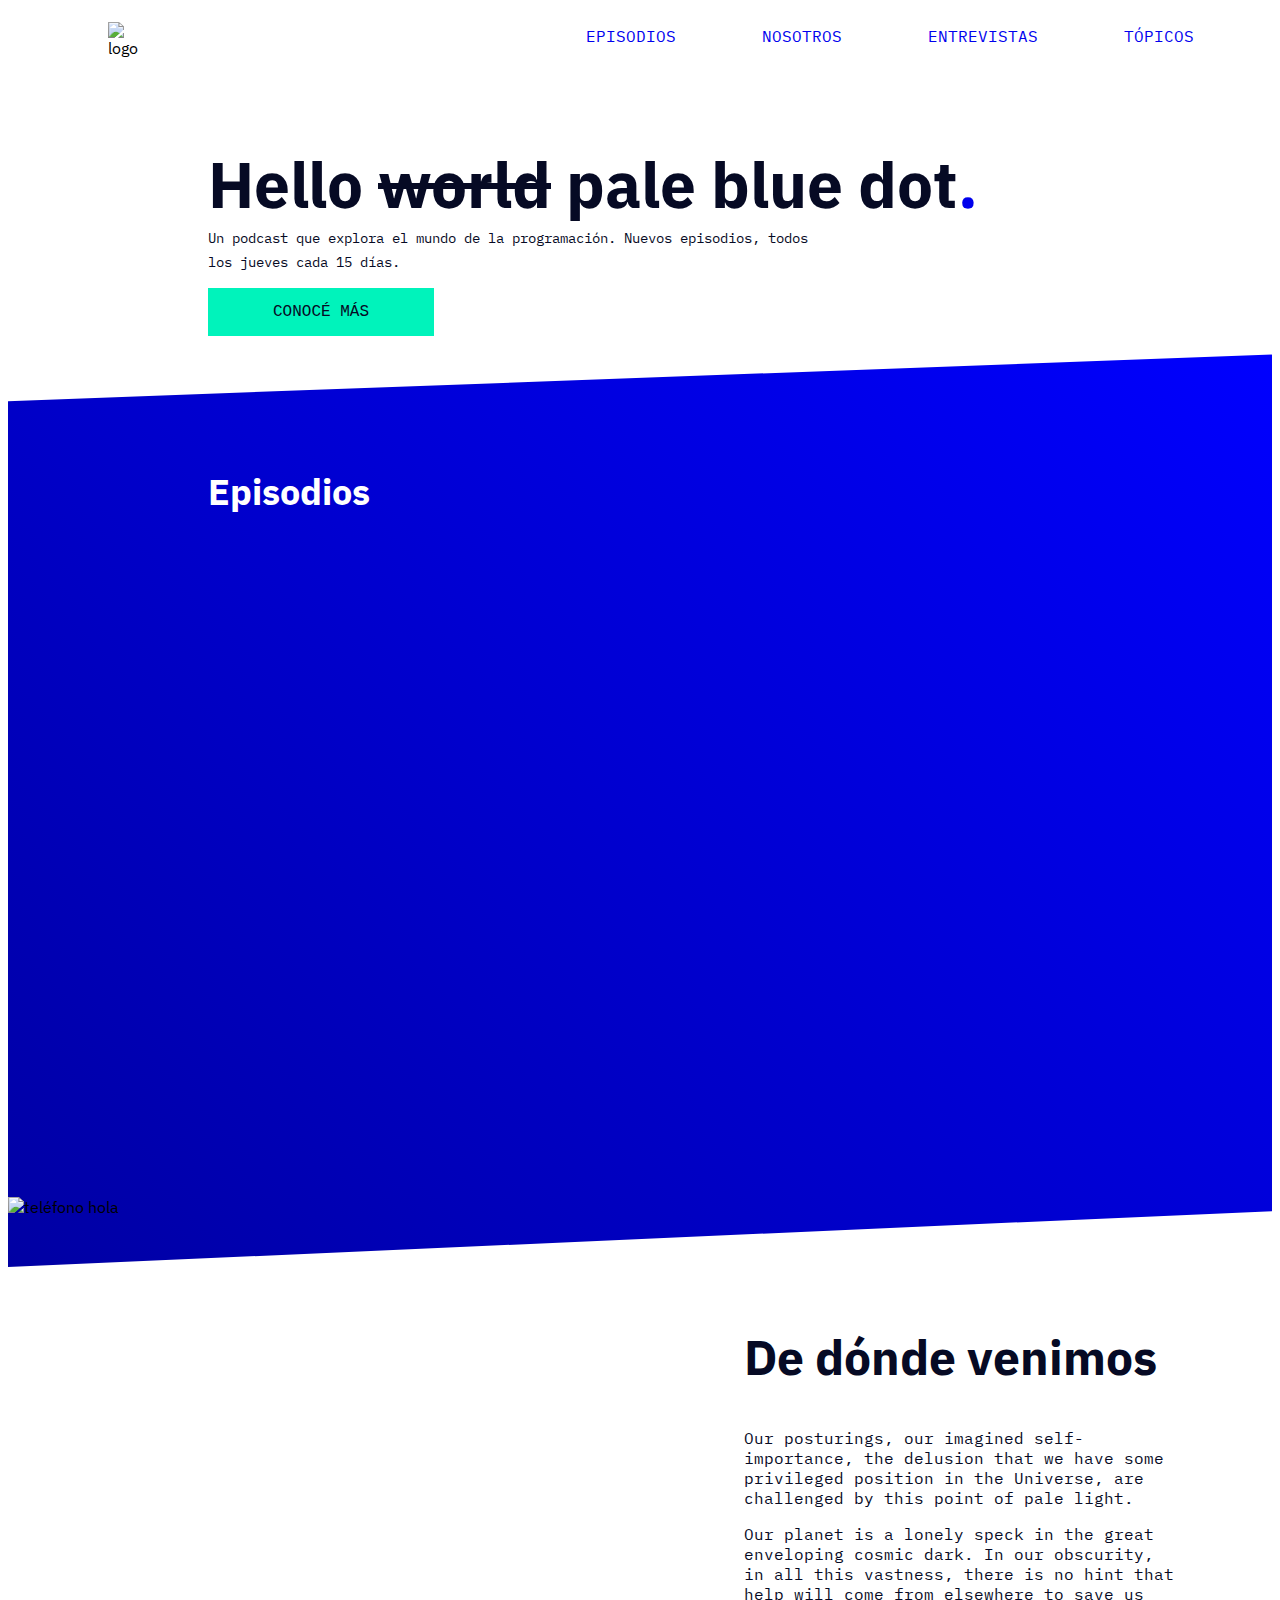
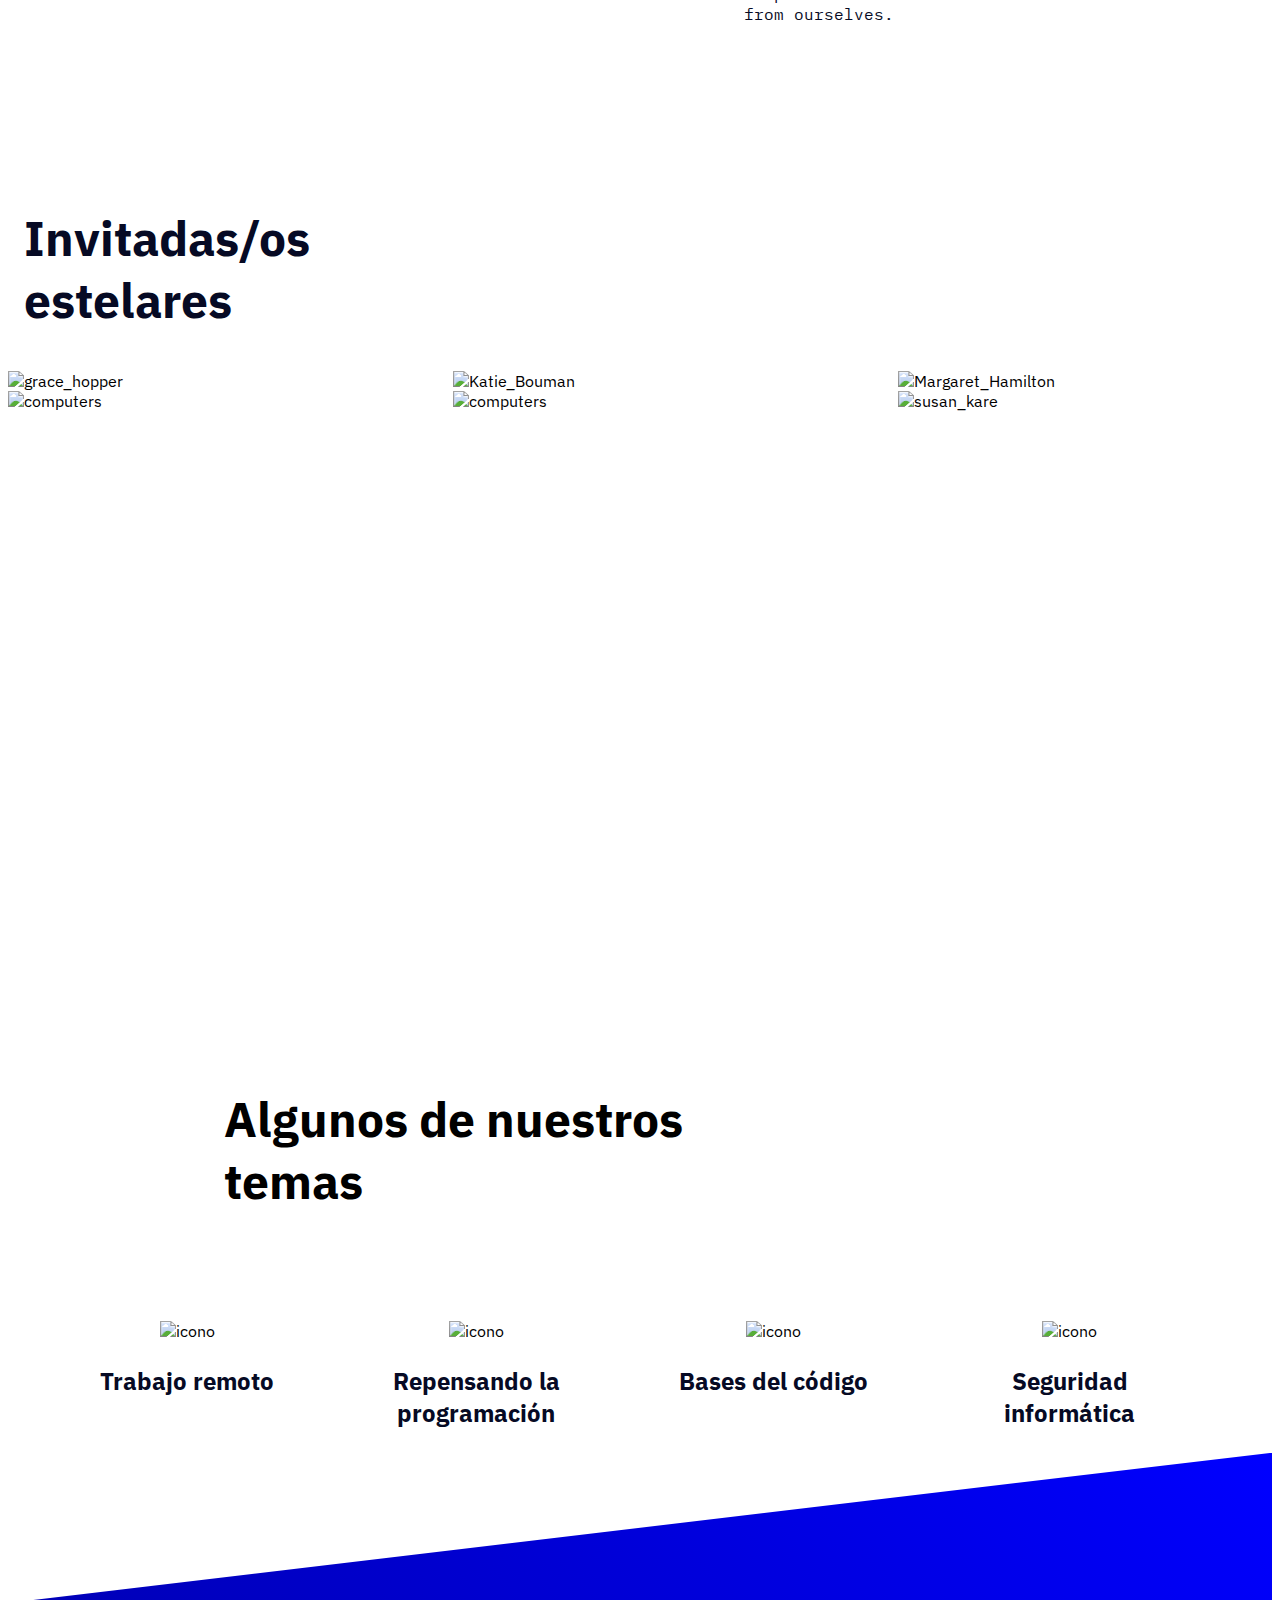
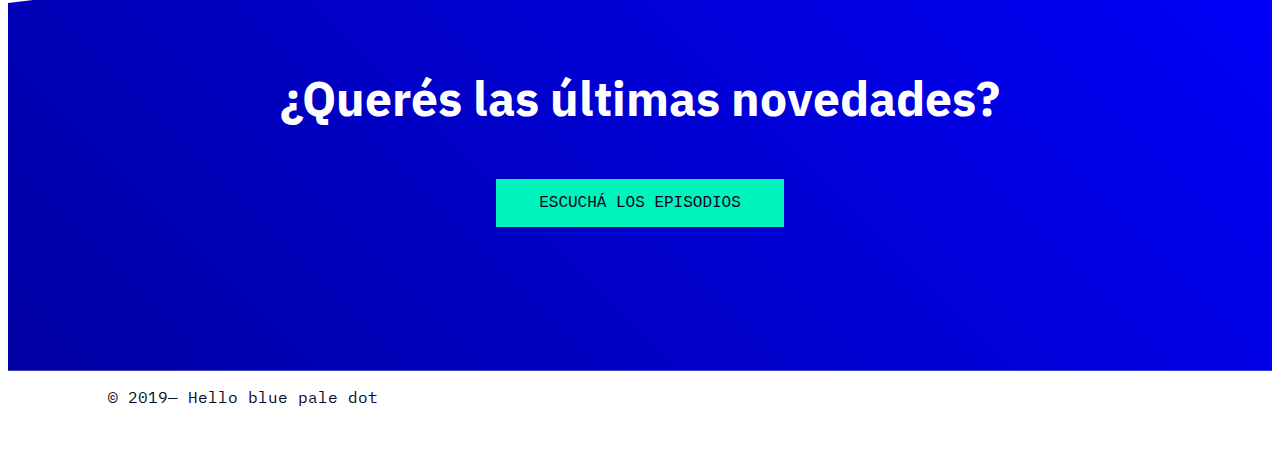
==== commit f7706f9a: "avance final" ====
--- a/index.html
+++ b/index.html
@@ -11,14 +11,16 @@
     <title>Podcast Channel</title>
 </head>
 <body>             
-    <header>
-        <nav class="menunav clearfix">
+    <header>       
             <img class="logobd" src="images/logoBD.svg" alt="logo bd">
+            <input type="checkbox" id="btn-menu">
+            <label for="btn-menu"><img class="burg" src="images/bars-solid.svg" alt="icono hamburguesa"></label>
+            <nav class="menunav">
             <ul>
                 <li><a href="#episodios">episodios</a></li>
-                <li><a>nosotros</a></li>
-                <li><a>entrevistas</a></li>
-                <li><a>tópicos</a></li>
+                <li><a href="#section2">nosotros</a></li>
+                <li><a href="#section3">entrevistas</a></li>
+                <li><a href="#section4">tópicos</a></li>
             </ul>
         </nav>
     </header>    
@@ -58,7 +60,7 @@
         </section>
         <section id="section3">    
             <h2>Invitadas/os estelares</h2>
-            <div>
+            <div class="containerfotos">
                 <img src="images/grace-hopper.png" alt="grace_hopper">
                 <img src="images/Katie-Bouman.png" alt="Katie_Bouman">
                 <img src="images/Margaret_Hamilton.png" alt="Margaret_Hamilton">
--- a/styles/styles.css
+++ b/styles/styles.css
@@ -1,5 +1,19 @@
+@charset "UTF-8";
 body {
   font-family: "IBM Plex Sans", sans-serif;
+}
+
+@media screen and (min-width: 720px) {
+  footer {
+    display: -webkit-box;
+    display: -ms-flexbox;
+    display: flex;
+    -webkit-box-orient: horizontal;
+    -webkit-box-direction: normal;
+        -ms-flex-direction: row;
+            flex-direction: row;
+    height: 70px;
+  }
 }
 
 footer p {
@@ -14,6 +28,14 @@
   font-size: 14px;
 }
 
+@media screen and (min-width: 720px) {
+  footer p {
+    font-size: 16px;
+    position: relative;
+    left: 100px;
+  }
+}
+
 footer .footercontainer {
   display: -webkit-box;
   display: -ms-flexbox;
@@ -22,16 +44,69 @@
       justify-content: space-around;
 }
 
+@media screen and (min-width: 720px) {
+  footer .footercontainer {
+    width: 234px;
+    -webkit-box-align: center;
+        -ms-flex-align: center;
+            align-items: center;
+    position: relative;
+    right: -800px;
+  }
+}
+
 footer .footercontainer a {
   color: #060A24;
-}
-
-.menunav ul {
-  position: right;
-}
-
-@media screen and (min-width: 720px) {
-  .menunav ul {
+  font-size: 16px;
+}
+
+@media screen and (min-width: 720px) {
+  footer .footercontainer a {
+    font-size: 18px;
+  }
+}
+
+/*----MENÚ----*/
+#btn-menu {
+  position: relative;
+  left: 320px;
+  top: 0;
+  display: none;
+}
+
+header label {
+  display: block;
+}
+
+.burg {
+  width: 17px;
+  position: relative;
+  left: 320px;
+  top: 0;
+}
+
+@media screen and (min-width: 720px) {
+  .burg {
+    display: none;
+    max-width: 100%;
+  }
+}
+
+.menunav {
+  position: absolute;
+  background-color: #0000EC;
+  width: 100%;
+  margin-right: -50%;
+  -webkit-transition: all 0.5s;
+  transition: all 0.5s;
+  top: 50px;
+  left: 0px;
+  display: none;
+}
+
+@media screen and (min-width: 720px) {
+  .menunav {
+    background-color: white;
     display: -webkit-box;
     display: -ms-flexbox;
     display: flex;
@@ -44,13 +119,48 @@
     -webkit-box-pack: end;
         -ms-flex-pack: end;
             justify-content: flex-end;
+    width: -100px;
+    z-index: -1;
+    top: -30px;
+  }
+}
+
+.menunav ul {
+  /*position: right;*/
+  -webkit-box-orient: vertical;
+  -webkit-box-direction: normal;
+      -ms-flex-direction: column;
+          flex-direction: column;
+  list-style-type: none;
+  text-decoration: none;
+  padding: 20px;
+  text-transform: uppercase;
+}
+
+@media screen and (min-width: 720px) {
+  .menunav ul {
+    display: -webkit-box;
+    display: -ms-flexbox;
+    display: flex;
+    -webkit-box-orient: horizontal;
+    -webkit-box-direction: normal;
+        -ms-flex-direction: row;
+            flex-direction: row;
+    -ms-flex-wrap: nowrap;
+        flex-wrap: nowrap;
+    -webkit-box-pack: end;
+        -ms-flex-pack: end;
+            justify-content: flex-end;
   }
   .menunav ul li {
-    list-style-type: none;
+    /*list-style-type: none;*/
     font-family: 'IBM Plex Mono', monospace;
     font-size: 16px;
     color: #060A24;
     text-transform: uppercase;
+    list-style-type: none;
+    text-decoration: none;
+    padding: 20px;
   }
 }
 
@@ -63,6 +173,17 @@
   }
 }
 
+.menunav li {
+  padding: 15px;
+  color: white;
+}
+
+#btn-menu:checked ~ .menunav {
+  margin: 0;
+  visibility: visible;
+  display: block;
+}
+
 @media screen and (min-width: 720px) {
   .menunav ul li a:hover {
     color: #00F3BB;
@@ -84,6 +205,7 @@
   }
 }
 
+/*------LOGO-----*/
 .logobd {
   -webkit-box-sizing: content-box;
           box-sizing: content-box;
@@ -97,7 +219,7 @@
     width: 36px;
     height: 36px;
     margin-left: 100px;
-    margin-top: 22px;
+    margin-top: -120px;
   }
 }
 
@@ -149,7 +271,7 @@
   }
 }
 
-/* fondo azul */
+/*----------------fondo azul--------------------*/
 .fondoazul1 {
   -webkit-clip-path: polygon(0 7%, 100% 2%, 100% 94%, 0 100%);
           clip-path: polygon(0 7%, 100% 2%, 100% 94%, 0 100%);
@@ -183,7 +305,19 @@
   }
 }
 
-/*Episodios*/
+/*----------Episodios-------------*/
+.losepisodios {
+  width: 325px;
+  max-height: 835px;
+  display: -webkit-box;
+  display: -ms-flexbox;
+  display: flex;
+  -webkit-box-orient: vertical;
+  -webkit-box-direction: normal;
+      -ms-flex-direction: column;
+          flex-direction: column;
+}
+
 @media screen and (min-width: 720px) {
   .losepisodios {
     display: -webkit-box;
@@ -191,34 +325,57 @@
     display: flex;
     -ms-flex-wrap: wrap;
         flex-wrap: wrap;
-    -webkit-box-pack: center;
-        -ms-flex-pack: center;
-            justify-content: center;
-  }
-}
-
-@media screen and (min-width: 720px) {
-  .losepisodios iframe {
+    -webkit-box-align: center;
+        -ms-flex-align: center;
+            align-items: center;
+    position: relative;
+    left: 0;
+    width: 584px;
+  }
+}
+
+.losepisodios .episodio {
+  /*display: flex;
+        flex-direction: column;
+        align-items: center;*/
+  top: 20px;
+  position: relative;
+  height: 200px;
+  border: 0;
+}
+
+@media screen and (min-width: 720px) {
+  .losepisodios .episodio {
     width: 584px;
     height: 232px;
     max-width: 100%;
     max-height: 100%;
-    margin: 15px;
+    margin: 35px;
     border: 0;
+  }
+}
+
+@media screen and (min-width: 720px) {
+  #section2 {
+    max-height: 500px;
   }
 }
 
 #section2 img {
   position: relative;
   bottom: 70px;
-  left: -30px;
   height: 519px;
   width: 360px;
 }
 
 @media screen and (min-width: 720px) {
   #section2 img {
-    left: 200px;
+    display: -webkit-box;
+    display: -ms-flexbox;
+    display: flex;
+    -webkit-box-align: center;
+        -ms-flex-align: center;
+            align-items: center;
   }
 }
 
@@ -232,7 +389,8 @@
 
 @media screen and (min-width: 720px) {
   #section2 h2 {
-    max-width: 399px;
+    max-width: 420px;
+    font-size: 48px;
   }
 }
 
@@ -323,6 +481,16 @@
         color: white;
 }
 */
+@media screen and (min-width: 720px) {
+  #section3 {
+    -webkit-box-sizing: content-box;
+            box-sizing: content-box;
+    width: 1440px;
+    height: 950px;
+    margin-bottom: 0;
+  }
+}
+
 #section3 h2 {
   color: #060A24;
   font-family: "IBM Plex Sans", sans-serif;
@@ -331,10 +499,36 @@
   margin-left: 16px;
 }
 
+@media screen and (min-width: 720px) {
+  #section3 h2 {
+    -webkit-box-sizing: content-box;
+            box-sizing: content-box;
+    font-size: 48px;
+    max-width: 490px;
+  }
+}
+
+@media screen and (min-width: 720px) {
+  #section3 div {
+    display: -webkit-box;
+    display: -ms-flexbox;
+    display: flex;
+    -ms-flex-wrap: wrap;
+        flex-wrap: wrap;
+  }
+}
+
 #section3 div img {
-  max-width: 320vw;
+  width: 100vw;
   max-height: 243px;
   display: block;
+}
+
+@media screen and (min-width: 720px) {
+  #section3 div img {
+    max-width: 445px;
+    max-height: 364px;
+  }
 }
 
 #section4 h2 {
@@ -342,6 +536,17 @@
   font-size: 36px;
   max-width: 288px;
   margin-left: 16px;
+}
+
+@media screen and (min-width: 720px) {
+  #section4 h2 {
+    font-size: 48px;
+    max-width: 590px;
+    margin-top: 0;
+    position: relative;
+    left: 200px;
+    bottom: 69px;
+  }
 }
 
 #section4 article {
@@ -356,6 +561,23 @@
       flex-wrap: nowrap;
 }
 
+@media screen and (min-width: 720px) {
+  #section4 article {
+    display: -webkit-box;
+    display: -ms-flexbox;
+    display: flex;
+    -webkit-box-orient: horizontal;
+    -webkit-box-direction: normal;
+        -ms-flex-direction: row;
+            flex-direction: row;
+    -ms-flex-wrap: nowrap;
+        flex-wrap: nowrap;
+    -webkit-box-pack: space-evenly;
+        -ms-flex-pack: space-evenly;
+            justify-content: space-evenly;
+  }
+}
+
 #section4 .icon {
   text-align: center;
 }
@@ -363,6 +585,14 @@
 #section4 .icon h3 {
   font-size: 24px;
   color: #060A24;
+  font-family: "IBM Plex Sans", sans-serif bold;
+  font-weight: bolder;
+}
+
+@media screen and (min-width: 720px) {
+  #section4 .icon h3 {
+    max-width: 220px;
+  }
 }
 
 #section5 {
@@ -375,10 +605,34 @@
   text-align: center;
   -webkit-box-sizing: border-box;
           box-sizing: border-box;
-  -webkit-clip-path: polygon(0 14%, 100% 1%, 100% 100%, 0% 100%);
-          clip-path: polygon(0 14%, 100% 1%, 100% 100%, 0% 100%);
+  -webkit-clip-path: polygon(0 29%, 100% 0%, 100% 100%, 0% 100%);
+          clip-path: polygon(0 29%, 100% 0%, 100% 100%, 0% 100%);
   background-image: linear-gradient(225deg, blue 0%, #0000A3 100%);
   padding: 50px;
+}
+
+@media screen and (min-width: 720px) {
+  #section5 {
+    height: 518px;
+  }
+}
+
+@media screen and (min-width: 720px) {
+  #section5 .claseflex {
+    display: -webkit-box;
+    display: -ms-flexbox;
+    display: flex;
+    -webkit-box-orient: vertical;
+    -webkit-box-direction: normal;
+        -ms-flex-direction: column;
+            flex-direction: column;
+    -webkit-box-pack: center;
+        -ms-flex-pack: center;
+            justify-content: center;
+    -webkit-box-align: center;
+        -ms-flex-align: center;
+            align-items: center;
+  }
 }
 
 #section5 h2 {
@@ -390,4 +644,10 @@
   max-height: 126px;
   margin-bottom: 80px;
 }
+
+@media screen and (min-width: 720px) {
+  #section5 h2 {
+    font-size: 48px;
+  }
+}
 /*# sourceMappingURL=styles.css.map */